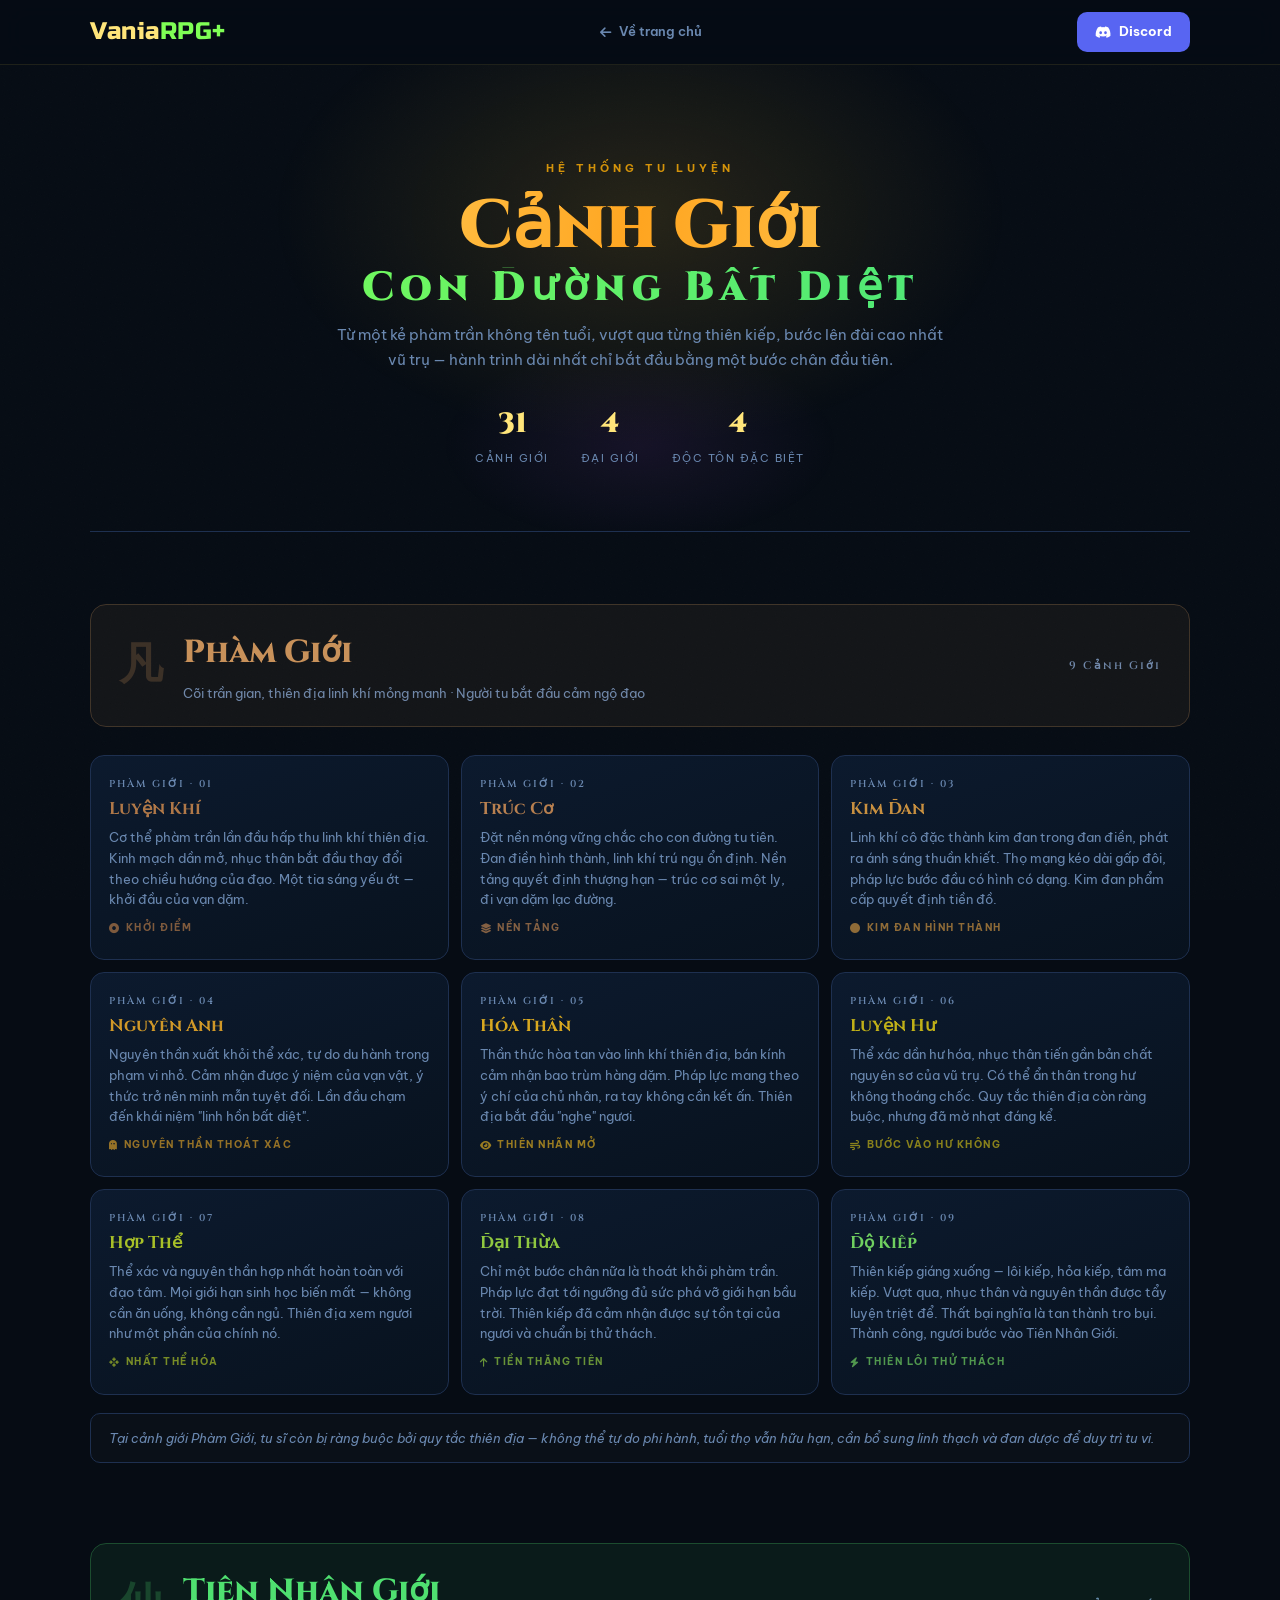
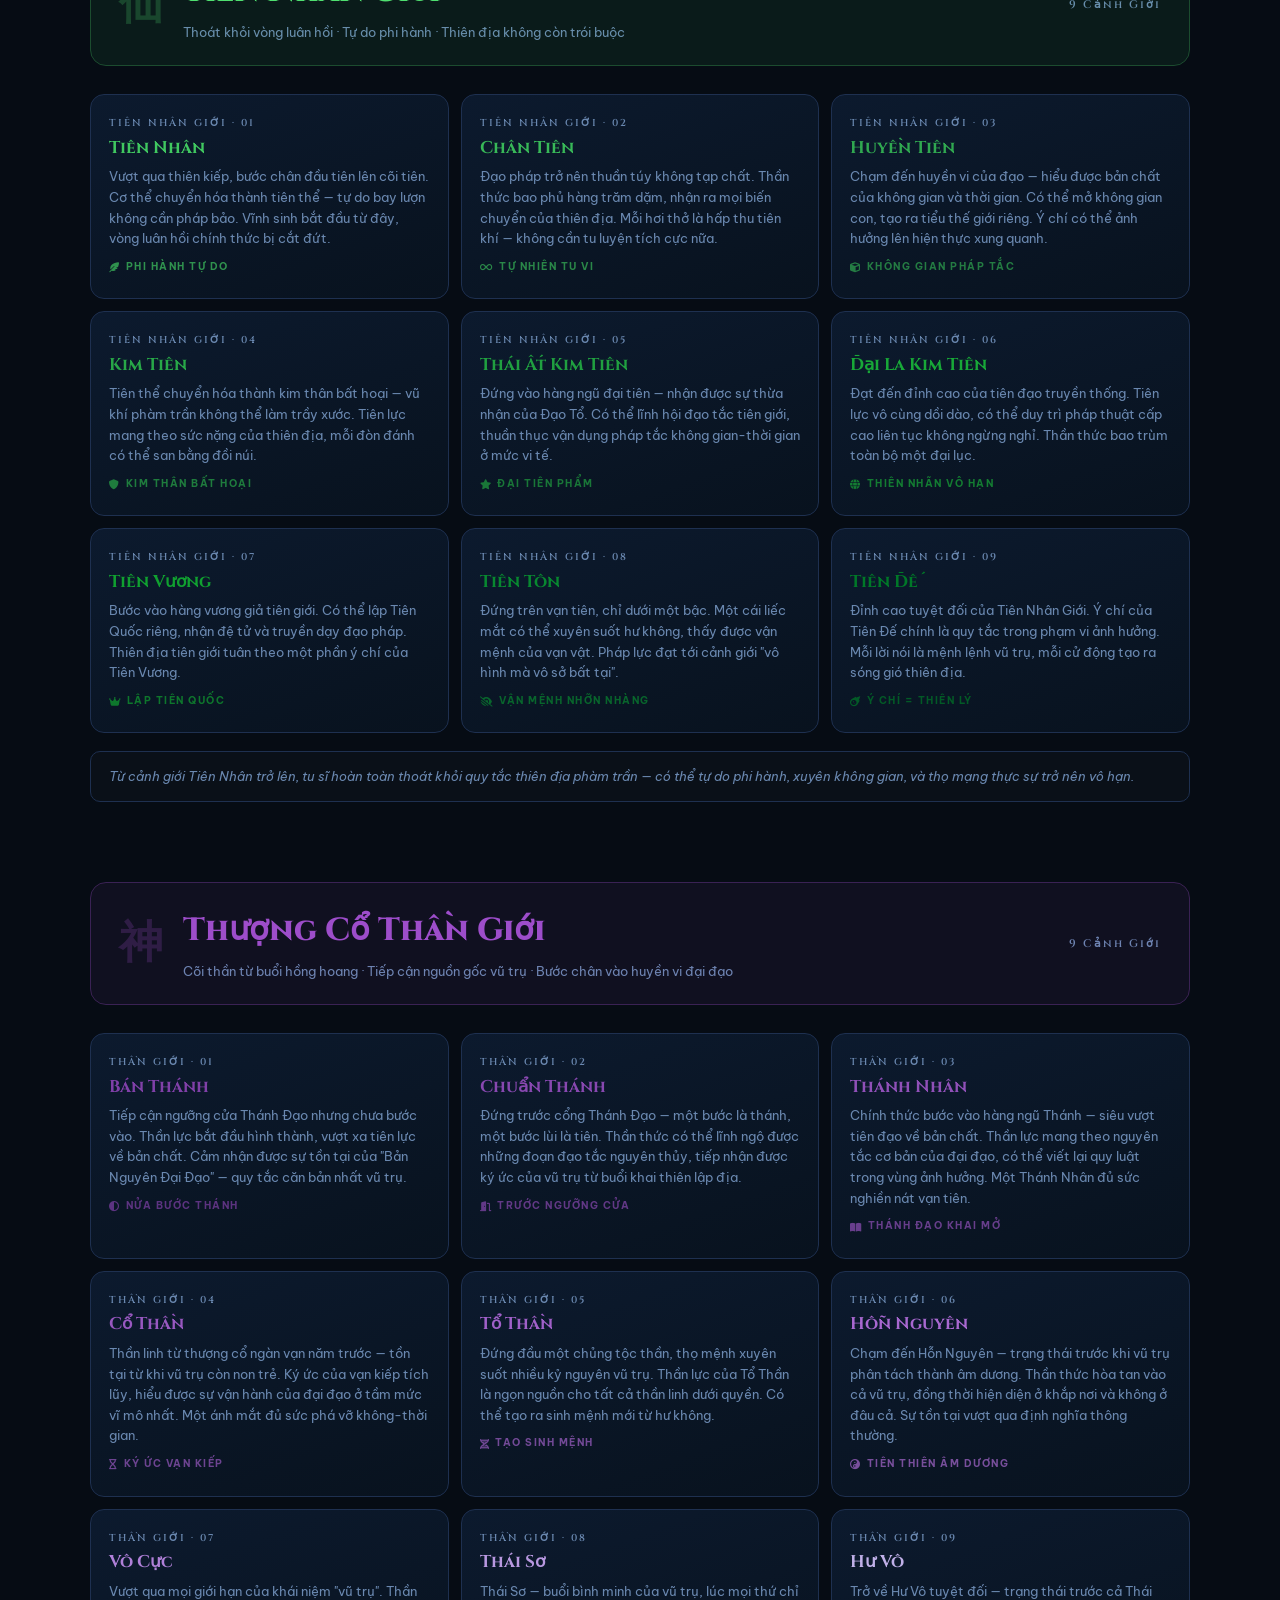
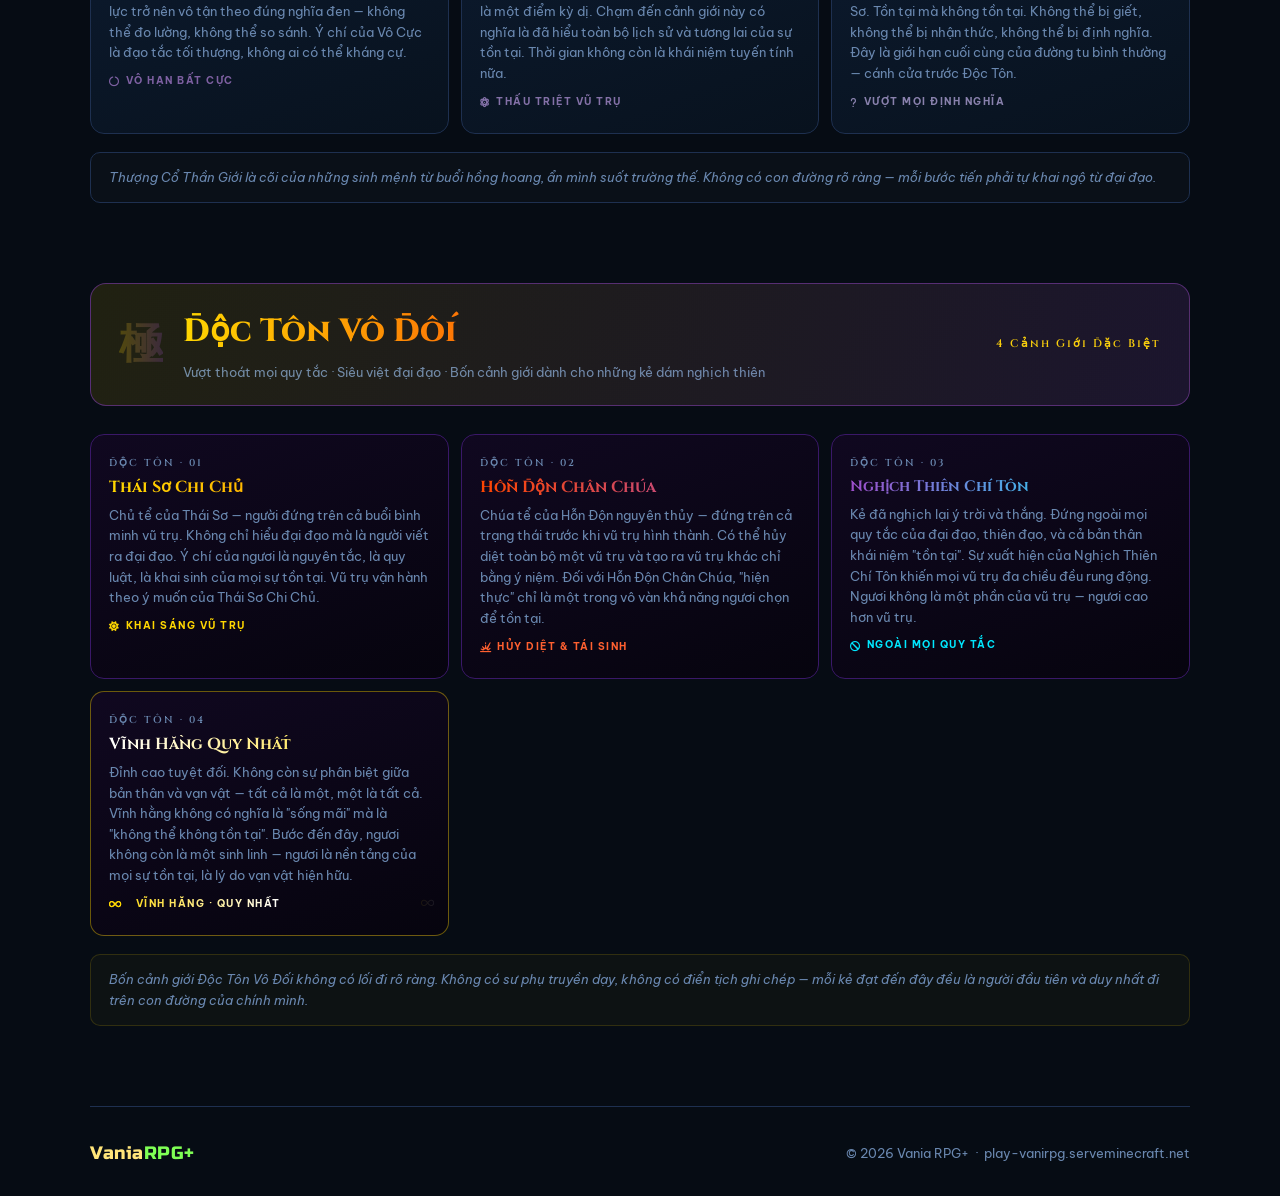
==== canh-gioi.html @ 8ad7c8c7 "Add files via upload" ====
<!DOCTYPE html>
<html lang="vi">
<head>
  <meta charset="UTF-8" />
  <meta name="viewport" content="width=device-width, initial-scale=1.0" />
  <title>Cảnh Giới Tu Tiên | Vania RPG+</title>
  <link rel="preconnect" href="https://fonts.googleapis.com" />
  <link rel="preconnect" href="https://fonts.gstatic.com" crossorigin />
  <link href="https://fonts.googleapis.com/css2?family=Be+Vietnam+Pro:wght@400;500;600;700;800&family=Russo+One&family=Cinzel:wght@400;600;700;900&display=swap" rel="stylesheet" />
  <link rel="stylesheet" href="https://cdnjs.cloudflare.com/ajax/libs/font-awesome/6.5.2/css/all.min.css" />
  <style>
    :root {
      --bg:#060c14;--panel:#0d1929;--line:#1e3050;--line-hi:#2e4a78;
      --gold-a:#ffe57a;--gold-b:#d4930a;--green-a:#7fff55;--discord:#5865f2;
      --text:#e8f0ff;--text-dim:#6a88b0;--text-mid:#9db8d8;
      --radius:14px;--shadow:0 20px 56px rgba(0,0,0,.6);
    }
    *,*::before,*::after{box-sizing:border-box;margin:0;padding:0}
    html{scroll-behavior:smooth}
    body{font-family:'Be Vietnam Pro',sans-serif;background:var(--bg);color:var(--text);line-height:1.65;overflow-x:hidden}
    body::before{content:'';position:fixed;inset:0;background-image:url("data:image/svg+xml,%3Csvg viewBox='0 0 256 256' xmlns='http://www.w3.org/2000/svg'%3E%3Cfilter id='n'%3E%3CfeTurbulence type='fractalNoise' baseFrequency='0.9' numOctaves='4' stitchTiles='stitch'/%3E%3C/filter%3E%3Crect width='100%25' height='100%25' filter='url(%23n)' opacity='0.04'/%3E%3C/svg%3E");background-size:200px;pointer-events:none;z-index:0;opacity:.5}
    .container{width:min(1100px,92vw);margin-inline:auto;position:relative;z-index:1}

    /* NAV */
    .nav{position:sticky;top:0;z-index:100;backdrop-filter:blur(14px) saturate(1.4);-webkit-backdrop-filter:blur(14px) saturate(1.4);background:rgba(6,12,20,.8);border-bottom:1px solid rgba(255,220,80,.1)}
    .nav__inner{width:min(1100px,92vw);margin-inline:auto;display:flex;align-items:center;justify-content:space-between;min-height:64px;gap:16px}
    .logo{font-family:'Russo One',sans-serif;font-size:clamp(18px,2.2vw,24px);text-decoration:none;letter-spacing:.5px}
    .logo-v{color:var(--gold-a)}.logo-rp{color:var(--green-a)}
    .nav__back{display:inline-flex;align-items:center;gap:8px;color:var(--text-dim);text-decoration:none;font-size:13px;font-weight:600;transition:color .2s}
    .nav__back:hover{color:var(--gold-a)}
    .nav__cta{display:inline-flex;align-items:center;gap:8px;background:var(--discord);color:#fff;font-weight:700;font-size:13px;padding:9px 18px;border-radius:10px;text-decoration:none;transition:filter .2s,transform .15s}
    .nav__cta:hover{filter:brightness(1.15);transform:translateY(-1px)}

    /* PAGE HEADER */
    .page-header{padding:clamp(48px,7vw,88px) 0 clamp(36px,5vw,64px);text-align:center;position:relative;overflow:hidden;border-bottom:1px solid var(--line);margin-bottom:72px}
    .page-header::before{content:'';position:absolute;top:-100px;left:50%;transform:translateX(-50%);width:800px;height:500px;background:radial-gradient(ellipse,rgba(255,200,50,.13),transparent 65%);pointer-events:none}
    .page-header::after{content:'';position:absolute;top:60%;left:50%;transform:translateX(-50%);width:400px;height:200px;background:radial-gradient(ellipse,rgba(157,77,202,.1),transparent 70%);pointer-events:none}
    .page-header__eyebrow{display:inline-block;font-size:11px;font-weight:700;letter-spacing:4px;text-transform:uppercase;color:var(--gold-b);margin-bottom:14px;position:relative;z-index:1}
    .page-header__title{font-family:'Cinzel',serif;font-size:clamp(32px,6vw,68px);font-weight:900;line-height:1.05;letter-spacing:-.5px;margin-bottom:14px;position:relative;z-index:1}
    .page-header__title-a{display:block;background:linear-gradient(100deg,var(--gold-a),#ffa520,var(--gold-a));-webkit-background-clip:text;-webkit-text-fill-color:transparent;background-clip:text}
    .page-header__title-b{display:block;font-size:0.6em;background:linear-gradient(100deg,var(--green-a),#40e080);-webkit-background-clip:text;-webkit-text-fill-color:transparent;background-clip:text;letter-spacing:6px;margin-top:4px}
    .page-header__desc{color:var(--text-dim);font-size:15px;max-width:62ch;margin:0 auto;position:relative;z-index:1}
    .page-header__stats{display:flex;justify-content:center;gap:32px;margin-top:28px;flex-wrap:wrap;position:relative;z-index:1}
    .page-header__stat{text-align:center}
    .page-header__stat-num{font-family:'Cinzel',serif;font-size:28px;font-weight:900;color:var(--gold-a)}
    .page-header__stat-label{font-size:11px;color:var(--text-dim);letter-spacing:1.5px;text-transform:uppercase;margin-top:2px}

    /* REALM BLOCK */
    .realm-block{margin-bottom:80px}

    /* REALM TITLE BAR */
    .realm-title{display:flex;align-items:center;gap:20px;padding:22px 28px;border-radius:16px;margin-bottom:28px;position:relative;overflow:hidden;border:1px solid}
    .realm-title::before{content:'';position:absolute;inset:0;opacity:.07;background:var(--rb,var(--gold-a))}
    .realm-title__glyph{font-family:'Cinzel',serif;font-size:44px;font-weight:900;opacity:.22;line-height:1;flex-shrink:0}
    .realm-title__info{flex:1}
    .realm-title__name{font-family:'Cinzel',serif;font-size:clamp(20px,3vw,32px);font-weight:800}
    .realm-title__sub{font-size:13px;color:var(--text-dim);margin-top:3px}
    .realm-title__count{font-family:'Cinzel',serif;font-size:11px;font-weight:600;letter-spacing:2px;color:var(--text-dim);white-space:nowrap}

    /* STAGE GRID */
    .stage-grid{display:grid;grid-template-columns:repeat(3,1fr);gap:12px}

    /* STAGE CARD */
    .stage{background:linear-gradient(160deg,#0c1a2e,#08121e);border:1px solid var(--line);border-radius:14px;padding:20px 18px;position:relative;overflow:hidden;transition:border-color .25s,transform .2s}
    .stage::before{content:'';position:absolute;top:0;left:0;width:100%;height:2px;background:linear-gradient(90deg,transparent,var(--sc,var(--gold-a)),transparent);opacity:0;transition:opacity .3s}
    .stage:hover{border-color:var(--line-hi);transform:translateY(-2px)}
    .stage:hover::before{opacity:1}
    .stage__num{font-family:'Cinzel',serif;font-size:10px;font-weight:600;letter-spacing:2px;color:var(--text-dim);margin-bottom:6px;text-transform:uppercase}
    .stage__name{font-family:'Cinzel',serif;font-size:clamp(14px,1.8vw,17px);font-weight:700;color:var(--sc,var(--gold-a));margin-bottom:8px;line-height:1.2}
    .stage__lore{font-size:12.5px;color:var(--text-dim);line-height:1.65}
    .stage__tag{display:inline-flex;align-items:center;gap:5px;margin-top:10px;font-size:10px;font-weight:700;letter-spacing:1.5px;text-transform:uppercase;color:var(--sc,var(--gold-a));opacity:.7}

    /* SPECIAL: Độc Tôn */
    .stage--special{background:linear-gradient(160deg,#100820,#06040e);border-color:#3a1868}
    .stage--special .stage__name{font-size:clamp(13px,1.6vw,16px)}
    .stage--special-1 .stage__name{background:linear-gradient(90deg,#ffd700,#ff8c00);-webkit-background-clip:text;-webkit-text-fill-color:transparent;background-clip:text}
    .stage--special-2 .stage__name{background:linear-gradient(90deg,#ff4500,#9d4dca);-webkit-background-clip:text;-webkit-text-fill-color:transparent;background-clip:text}
    .stage--special-3 .stage__name{background:linear-gradient(90deg,#9d4dca,#00ffff);-webkit-background-clip:text;-webkit-text-fill-color:transparent;background-clip:text;font-size:clamp(12px,1.5vw,15px)}
    .stage--special-4 .stage__name{background:linear-gradient(90deg,#ffffff,#ffd700,#ffffff);-webkit-background-clip:text;-webkit-text-fill-color:transparent;background-clip:text;animation:shimmer 3s ease-in-out infinite;background-size:200%}
    @keyframes shimmer{0%,100%{background-position:0%}50%{background-position:100%}}
    .stage--special-1{animation:glow1 3s ease-in-out infinite}
    .stage--special-2{animation:glow2 3s ease-in-out infinite}
    .stage--special-3{animation:glow3 3s ease-in-out infinite}
    .stage--special-4{animation:glow4 3s ease-in-out infinite;border-color:rgba(255,215,0,.4)}
    @keyframes glow1{0%,100%{box-shadow:0 0 16px rgba(255,165,0,.1)}50%{box-shadow:0 0 32px rgba(255,165,0,.25)}}
    @keyframes glow2{0%,100%{box-shadow:0 0 16px rgba(157,77,202,.12)}50%{box-shadow:0 0 32px rgba(157,77,202,.3)}}
    @keyframes glow3{0%,100%{box-shadow:0 0 16px rgba(0,255,255,.08)}50%{box-shadow:0 0 32px rgba(0,255,255,.2)}}
    @keyframes glow4{0%,100%{box-shadow:0 0 24px rgba(255,215,0,.15),0 0 48px rgba(157,77,202,.1)}50%{box-shadow:0 0 48px rgba(255,215,0,.35),0 0 96px rgba(157,77,202,.25)}}
    .stage--special-4::after{content:'∞';position:absolute;bottom:12px;right:14px;font-family:'Cinzel',serif;font-size:24px;opacity:.08;background:linear-gradient(90deg,#ffd700,#fff);-webkit-background-clip:text;-webkit-text-fill-color:transparent;background-clip:text}

    /* INDEPENDENT TAB NOTE */
    .realm-note{margin-top:18px;padding:14px 18px;background:rgba(255,255,255,.02);border:1px solid var(--line);border-radius:10px;font-size:12.5px;color:var(--text-dim);font-style:italic}

    /* FOOTER */
    .page-footer{border-top:1px solid var(--line);padding:32px 0 28px;display:flex;align-items:center;justify-content:space-between;flex-wrap:wrap;gap:12px;margin-top:80px}
    .page-footer .logo{font-size:18px}
    .page-footer__right{font-size:13px;color:var(--text-dim)}

    /* RESPONSIVE */
    @media(max-width:860px){.stage-grid{grid-template-columns:1fr 1fr}}
    @media(max-width:520px){.stage-grid{grid-template-columns:1fr}.nav__links{display:none}}
  </style>
</head>
<body>

  <header class="nav">
    <div class="nav__inner">
      <a class="logo" href="index.html"><span class="logo-v">Vania</span><span class="logo-rp">RPG+</span></a>
      <a class="nav__back" href="index.html"><i class="fa-solid fa-arrow-left"></i> Về trang chủ</a>
      <a class="nav__cta" href="https://discord.gg/your-server-link" target="_blank"><i class="fa-brands fa-discord"></i> Discord</a>
    </div>
  </header>

  <div class="container">
    <div class="page-header">
      <span class="page-header__eyebrow">Hệ thống tu luyện</span>
      <h1 class="page-header__title">
        <span class="page-header__title-a">Cảnh Giới</span>
        <span class="page-header__title-b">Con Đường Bất Diệt</span>
      </h1>
      <p class="page-header__desc">Từ một kẻ phàm trần không tên tuổi, vượt qua từng thiên kiếp, bước lên đài cao nhất vũ trụ — hành trình dài nhất chỉ bắt đầu bằng một bước chân đầu tiên.</p>
      <div class="page-header__stats">
        <div class="page-header__stat">
          <div class="page-header__stat-num">31</div>
          <div class="page-header__stat-label">Cảnh Giới</div>
        </div>
        <div class="page-header__stat">
          <div class="page-header__stat-num">4</div>
          <div class="page-header__stat-label">Đại Giới</div>
        </div>
        <div class="page-header__stat">
          <div class="page-header__stat-num">4</div>
          <div class="page-header__stat-label">Độc Tôn Đặc Biệt</div>
        </div>
      </div>
    </div>

    <!-- ═══════════════════════════════════════════════════
         PHÀM GIỚI
    ═══════════════════════════════════════════════════ -->
    <div class="realm-block" id="pham-gioi">
      <div class="realm-title" style="--rb:#c8915a;border-color:rgba(200,145,90,.3)">
        <span class="realm-title__glyph" style="color:#c8915a">凡</span>
        <div class="realm-title__info">
          <div class="realm-title__name" style="color:#c8915a">Phàm Giới</div>
          <div class="realm-title__sub">Cõi trần gian, thiên địa linh khí mỏng manh · Người tu bắt đầu cảm ngộ đạo</div>
        </div>
        <span class="realm-title__count">9 Cảnh Giới</span>
      </div>
      <div class="stage-grid">

        <div class="stage" style="--sc:#b07848">
          <div class="stage__num">Phàm Giới · 01</div>
          <div class="stage__name">Luyện Khí</div>
          <div class="stage__lore">Cơ thể phàm trần lần đầu hấp thu linh khí thiên địa. Kinh mạch dần mở, nhục thân bắt đầu thay đổi theo chiều hướng của đạo. Một tia sáng yếu ớt — khởi đầu của vạn dặm.</div>
          <span class="stage__tag"><i class="fa-solid fa-circle-dot"></i> Khởi điểm</span>
        </div>

        <div class="stage" style="--sc:#b88050">
          <div class="stage__num">Phàm Giới · 02</div>
          <div class="stage__name">Trúc Cơ</div>
          <div class="stage__lore">Đặt nền móng vững chắc cho con đường tu tiên. Đan điền hình thành, linh khí trú ngụ ổn định. Nền tảng quyết định thượng hạn — trúc cơ sai một ly, đi vạn dặm lạc đường.</div>
          <span class="stage__tag"><i class="fa-solid fa-layer-group"></i> Nền tảng</span>
        </div>

        <div class="stage" style="--sc:#c89040">
          <div class="stage__num">Phàm Giới · 03</div>
          <div class="stage__name">Kim Đan</div>
          <div class="stage__lore">Linh khí cô đặc thành kim đan trong đan điền, phát ra ánh sáng thuần khiết. Thọ mạng kéo dài gấp đôi, pháp lực bước đầu có hình có dạng. Kim đan phẩm cấp quyết định tiền đồ.</div>
          <span class="stage__tag"><i class="fa-solid fa-circle"></i> Kim đan hình thành</span>
        </div>

        <div class="stage" style="--sc:#d09828">
          <div class="stage__num">Phàm Giới · 04</div>
          <div class="stage__name">Nguyên Anh</div>
          <div class="stage__lore">Nguyên thần xuất khỏi thể xác, tự do du hành trong phạm vi nhỏ. Cảm nhận được ý niệm của vạn vật, ý thức trở nên minh mẫn tuyệt đối. Lần đầu chạm đến khái niệm "linh hồn bất diệt".</div>
          <span class="stage__tag"><i class="fa-solid fa-ghost"></i> Nguyên thần thoát xác</span>
        </div>

        <div class="stage" style="--sc:#d8a820">
          <div class="stage__num">Phàm Giới · 05</div>
          <div class="stage__name">Hóa Thần</div>
          <div class="stage__lore">Thần thức hòa tan vào linh khí thiên địa, bán kính cảm nhận bao trùm hàng dặm. Pháp lực mang theo ý chí của chủ nhân, ra tay không cần kết ấn. Thiên địa bắt đầu "nghe" ngươi.</div>
          <span class="stage__tag"><i class="fa-solid fa-eye"></i> Thiên nhãn mở</span>
        </div>

        <div class="stage" style="--sc:#c0b018">
          <div class="stage__num">Phàm Giới · 06</div>
          <div class="stage__name">Luyện Hư</div>
          <div class="stage__lore">Thể xác dần hư hóa, nhục thân tiến gần bản chất nguyên sơ của vũ trụ. Có thể ẩn thân trong hư không thoáng chốc. Quy tắc thiên địa còn ràng buộc, nhưng đã mờ nhạt đáng kể.</div>
          <span class="stage__tag"><i class="fa-solid fa-wind"></i> Bước vào hư không</span>
        </div>

        <div class="stage" style="--sc:#a8c028">
          <div class="stage__num">Phàm Giới · 07</div>
          <div class="stage__name">Hợp Thể</div>
          <div class="stage__lore">Thể xác và nguyên thần hợp nhất hoàn toàn với đạo tâm. Mọi giới hạn sinh học biến mất — không cần ăn uống, không cần ngủ. Thiên địa xem ngươi như một phần của chính nó.</div>
          <span class="stage__tag"><i class="fa-solid fa-arrows-to-dot"></i> Nhất thể hóa</span>
        </div>

        <div class="stage" style="--sc:#90c840">
          <div class="stage__num">Phàm Giới · 08</div>
          <div class="stage__name">Đại Thừa</div>
          <div class="stage__lore">Chỉ một bước chân nữa là thoát khỏi phàm trần. Pháp lực đạt tới ngưỡng đủ sức phá vỡ giới hạn bầu trời. Thiên kiếp đã cảm nhận được sự tồn tại của ngươi và chuẩn bị thử thách.</div>
          <span class="stage__tag"><i class="fa-solid fa-arrow-up"></i> Tiền thăng tiên</span>
        </div>

        <div class="stage" style="--sc:#70d060">
          <div class="stage__num">Phàm Giới · 09</div>
          <div class="stage__name">Độ Kiếp</div>
          <div class="stage__lore">Thiên kiếp giáng xuống — lôi kiếp, hỏa kiếp, tâm ma kiếp. Vượt qua, nhục thân và nguyên thần được tẩy luyện triệt để. Thất bại nghĩa là tan thành tro bụi. Thành công, ngươi bước vào Tiên Nhân Giới.</div>
          <span class="stage__tag"><i class="fa-solid fa-bolt"></i> Thiên lôi thử thách</span>
        </div>

      </div>
      <div class="realm-note">Tại cảnh giới Phàm Giới, tu sĩ còn bị ràng buộc bởi quy tắc thiên địa — không thể tự do phi hành, tuổi thọ vẫn hữu hạn, cần bổ sung linh thạch và đan dược để duy trì tu vi.</div>
    </div>

    <!-- ═══════════════════════════════════════════════════
         TIÊN NHÂN GIỚI
    ═══════════════════════════════════════════════════ -->
    <div class="realm-block" id="tien-nhan-gioi">
      <div class="realm-title" style="--rb:#50e070;border-color:rgba(80,224,112,.3)">
        <span class="realm-title__glyph" style="color:#50e070">仙</span>
        <div class="realm-title__info">
          <div class="realm-title__name" style="color:#50e070">Tiên Nhân Giới</div>
          <div class="realm-title__sub">Thoát khỏi vòng luân hồi · Tự do phi hành · Thiên địa không còn trói buộc</div>
        </div>
        <span class="realm-title__count">9 Cảnh Giới</span>
      </div>
      <div class="stage-grid">

        <div class="stage" style="--sc:#40c860">
          <div class="stage__num">Tiên Nhân Giới · 01</div>
          <div class="stage__name">Tiên Nhân</div>
          <div class="stage__lore">Vượt qua thiên kiếp, bước chân đầu tiên lên cõi tiên. Cơ thể chuyển hóa thành tiên thể — tự do bay lượn không cần pháp bảo. Vĩnh sinh bắt đầu từ đây, vòng luân hồi chính thức bị cắt đứt.</div>
          <span class="stage__tag"><i class="fa-solid fa-feather-pointed"></i> Phi hành tự do</span>
        </div>

        <div class="stage" style="--sc:#38b858">
          <div class="stage__num">Tiên Nhân Giới · 02</div>
          <div class="stage__name">Chân Tiên</div>
          <div class="stage__lore">Đạo pháp trở nên thuần túy không tạp chất. Thần thức bao phủ hàng trăm dặm, nhận ra mọi biến chuyển của thiên địa. Mỗi hơi thở là hấp thu tiên khí — không cần tu luyện tích cực nữa.</div>
          <span class="stage__tag"><i class="fa-solid fa-infinity"></i> Tự nhiên tu vi</span>
        </div>

        <div class="stage" style="--sc:#30a850">
          <div class="stage__num">Tiên Nhân Giới · 03</div>
          <div class="stage__name">Huyền Tiên</div>
          <div class="stage__lore">Chạm đến huyền vi của đạo — hiểu được bản chất của không gian và thời gian. Có thể mở không gian con, tạo ra tiểu thế giới riêng. Ý chí có thể ảnh hưởng lên hiện thực xung quanh.</div>
          <span class="stage__tag"><i class="fa-solid fa-cube"></i> Không gian pháp tắc</span>
        </div>

        <div class="stage" style="--sc:#28a848">
          <div class="stage__num">Tiên Nhân Giới · 04</div>
          <div class="stage__name">Kim Tiên</div>
          <div class="stage__lore">Tiên thể chuyển hóa thành kim thân bất hoại — vũ khí phàm trần không thể làm trầy xước. Tiên lực mang theo sức nặng của thiên địa, mỗi đòn đánh có thể san bằng đồi núi.</div>
          <span class="stage__tag"><i class="fa-solid fa-shield"></i> Kim thân bất hoại</span>
        </div>

        <div class="stage" style="--sc:#20a040">
          <div class="stage__num">Tiên Nhân Giới · 05</div>
          <div class="stage__name">Thái Ất Kim Tiên</div>
          <div class="stage__lore">Đứng vào hàng ngũ đại tiên — nhận được sự thừa nhận của Đạo Tổ. Có thể lĩnh hội đạo tắc tiên giới, thuần thục vận dụng pháp tắc không gian-thời gian ở mức vi tế.</div>
          <span class="stage__tag"><i class="fa-solid fa-star"></i> Đại tiên phẩm</span>
        </div>

        <div class="stage" style="--sc:#18a838">
          <div class="stage__num">Tiên Nhân Giới · 06</div>
          <div class="stage__name">Đại La Kim Tiên</div>
          <div class="stage__lore">Đạt đến đỉnh cao của tiên đạo truyền thống. Tiên lực vô cùng dồi dào, có thể duy trì pháp thuật cấp cao liên tục không ngừng nghỉ. Thần thức bao trùm toàn bộ một đại lục.</div>
          <span class="stage__tag"><i class="fa-solid fa-globe"></i> Thiên nhãn vô hạn</span>
        </div>

        <div class="stage" style="--sc:#10a030">
          <div class="stage__num">Tiên Nhân Giới · 07</div>
          <div class="stage__name">Tiên Vương</div>
          <div class="stage__lore">Bước vào hàng vương giả tiên giới. Có thể lập Tiên Quốc riêng, nhận đệ tử và truyền dạy đạo pháp. Thiên địa tiên giới tuân theo một phần ý chí của Tiên Vương.</div>
          <span class="stage__tag"><i class="fa-solid fa-crown"></i> Lập Tiên Quốc</span>
        </div>

        <div class="stage" style="--sc:#088830">
          <div class="stage__num">Tiên Nhân Giới · 08</div>
          <div class="stage__name">Tiên Tôn</div>
          <div class="stage__lore">Đứng trên vạn tiên, chỉ dưới một bậc. Một cái liếc mắt có thể xuyên suốt hư không, thấy được vận mệnh của vạn vật. Pháp lực đạt tới cảnh giới "vô hình mà vô sở bất tại".</div>
          <span class="stage__tag"><i class="fa-solid fa-eye-low-vision"></i> Vận mệnh nhỡn nhàng</span>
        </div>

        <div class="stage" style="--sc:#007828">
          <div class="stage__num">Tiên Nhân Giới · 09</div>
          <div class="stage__name">Tiên Đế</div>
          <div class="stage__lore">Đỉnh cao tuyệt đối của Tiên Nhân Giới. Ý chí của Tiên Đế chính là quy tắc trong phạm vi ảnh hưởng. Mỗi lời nói là mệnh lệnh vũ trụ, mỗi cử động tạo ra sóng gió thiên địa.</div>
          <span class="stage__tag"><i class="fa-solid fa-meteor"></i> Ý chí = Thiên lý</span>
        </div>

      </div>
      <div class="realm-note">Từ cảnh giới Tiên Nhân trở lên, tu sĩ hoàn toàn thoát khỏi quy tắc thiên địa phàm trần — có thể tự do phi hành, xuyên không gian, và thọ mạng thực sự trở nên vô hạn.</div>
    </div>

    <!-- ═══════════════════════════════════════════════════
         THƯỢNG CỔ THẦN GIỚI
    ═══════════════════════════════════════════════════ -->
    <div class="realm-block" id="than-gioi">
      <div class="realm-title" style="--rb:#9d4dca;border-color:rgba(157,77,202,.35)">
        <span class="realm-title__glyph" style="color:#9d4dca">神</span>
        <div class="realm-title__info">
          <div class="realm-title__name" style="color:#9d4dca">Thượng Cổ Thần Giới</div>
          <div class="realm-title__sub">Cõi thần từ buổi hồng hoang · Tiếp cận nguồn gốc vũ trụ · Bước chân vào huyền vi đại đạo</div>
        </div>
        <span class="realm-title__count">9 Cảnh Giới</span>
      </div>
      <div class="stage-grid">

        <div class="stage" style="--sc:#8040a8">
          <div class="stage__num">Thần Giới · 01</div>
          <div class="stage__name">Bán Thánh</div>
          <div class="stage__lore">Tiếp cận ngưỡng cửa Thánh Đạo nhưng chưa bước vào. Thần lực bắt đầu hình thành, vượt xa tiên lực về bản chất. Cảm nhận được sự tồn tại của "Bản Nguyên Đại Đạo" — quy tắc căn bản nhất vũ trụ.</div>
          <span class="stage__tag"><i class="fa-solid fa-circle-half-stroke"></i> Nửa bước Thánh</span>
        </div>

        <div class="stage" style="--sc:#8848b0">
          <div class="stage__num">Thần Giới · 02</div>
          <div class="stage__name">Chuẩn Thánh</div>
          <div class="stage__lore">Đứng trước cổng Thánh Đạo — một bước là thánh, một bước lùi là tiên. Thần thức có thể lĩnh ngộ được những đoạn đạo tắc nguyên thủy, tiếp nhận được ký ức của vũ trụ từ buổi khai thiên lập địa.</div>
          <span class="stage__tag"><i class="fa-solid fa-door-open"></i> Trước ngưỡng cửa</span>
        </div>

        <div class="stage" style="--sc:#9050b8">
          <div class="stage__num">Thần Giới · 03</div>
          <div class="stage__name">Thánh Nhân</div>
          <div class="stage__lore">Chính thức bước vào hàng ngũ Thánh — siêu vượt tiên đạo về bản chất. Thần lực mang theo nguyên tắc cơ bản của đại đạo, có thể viết lại quy luật trong vùng ảnh hưởng. Một Thánh Nhân đủ sức nghiền nát vạn tiên.</div>
          <span class="stage__tag"><i class="fa-solid fa-book-open"></i> Thánh Đạo khai mở</span>
        </div>

        <div class="stage" style="--sc:#9858c0">
          <div class="stage__num">Thần Giới · 04</div>
          <div class="stage__name">Cổ Thần</div>
          <div class="stage__lore">Thần linh từ thượng cổ ngàn vạn năm trước — tồn tại từ khi vũ trụ còn non trẻ. Ký ức của vạn kiếp tích lũy, hiểu được sự vận hành của đại đạo ở tầm mức vĩ mô nhất. Một ánh mắt đủ sức phá vỡ không-thời gian.</div>
          <span class="stage__tag"><i class="fa-solid fa-hourglass"></i> Ký ức vạn kiếp</span>
        </div>

        <div class="stage" style="--sc:#a060c8">
          <div class="stage__num">Thần Giới · 05</div>
          <div class="stage__name">Tổ Thần</div>
          <div class="stage__lore">Đứng đầu một chủng tộc thần, thọ mệnh xuyên suốt nhiều kỷ nguyên vũ trụ. Thần lực của Tổ Thần là ngọn nguồn cho tất cả thần linh dưới quyền. Có thể tạo ra sinh mệnh mới từ hư không.</div>
          <span class="stage__tag"><i class="fa-solid fa-dna"></i> Tạo sinh mệnh</span>
        </div>

        <div class="stage" style="--sc:#a868d0">
          <div class="stage__num">Thần Giới · 06</div>
          <div class="stage__name">Hỗn Nguyên</div>
          <div class="stage__lore">Chạm đến Hỗn Nguyên — trạng thái trước khi vũ trụ phân tách thành âm dương. Thần thức hòa tan vào cả vũ trụ, đồng thời hiện diện ở khắp nơi và không ở đâu cả. Sự tồn tại vượt qua định nghĩa thông thường.</div>
          <span class="stage__tag"><i class="fa-solid fa-yin-yang"></i> Tiên thiên âm dương</span>
        </div>

        <div class="stage" style="--sc:#b080d8">
          <div class="stage__num">Thần Giới · 07</div>
          <div class="stage__name">Vô Cực</div>
          <div class="stage__lore">Vượt qua mọi giới hạn của khái niệm "vũ trụ". Thần lực trở nên vô tận theo đúng nghĩa đen — không thể đo lường, không thể so sánh. Ý chí của Vô Cực là đạo tắc tối thượng, không ai có thể kháng cự.</div>
          <span class="stage__tag"><i class="fa-solid fa-circle-notch"></i> Vô hạn bất cực</span>
        </div>

        <div class="stage" style="--sc:#b898e0">
          <div class="stage__num">Thần Giới · 08</div>
          <div class="stage__name">Thái Sơ</div>
          <div class="stage__lore">Thái Sơ — buổi bình minh của vũ trụ, lúc mọi thứ chỉ là một điểm kỳ dị. Chạm đến cảnh giới này có nghĩa là đã hiểu toàn bộ lịch sử và tương lai của sự tồn tại. Thời gian không còn là khái niệm tuyến tính nữa.</div>
          <span class="stage__tag"><i class="fa-solid fa-atom"></i> Thấu triệt vũ trụ</span>
        </div>

        <div class="stage" style="--sc:#c0b0e8">
          <div class="stage__num">Thần Giới · 09</div>
          <div class="stage__name">Hư Vô</div>
          <div class="stage__lore">Trở về Hư Vô tuyệt đối — trạng thái trước cả Thái Sơ. Tồn tại mà không tồn tại. Không thể bị giết, không thể bị nhận thức, không thể bị định nghĩa. Đây là giới hạn cuối cùng của đường tu bình thường — cánh cửa trước Độc Tôn.</div>
          <span class="stage__tag"><i class="fa-solid fa-question"></i> Vượt mọi định nghĩa</span>
        </div>

      </div>
      <div class="realm-note">Thượng Cổ Thần Giới là cõi của những sinh mệnh từ buổi hồng hoang, ẩn mình suốt trường thế. Không có con đường rõ ràng — mỗi bước tiến phải tự khai ngộ từ đại đạo.</div>
    </div>

    <!-- ═══════════════════════════════════════════════════
         ĐỘC TÔN VÔ ĐỐI
    ═══════════════════════════════════════════════════ -->
    <div class="realm-block" id="doc-ton">
      <div class="realm-title" style="--rb:linear-gradient(90deg,#ffd700,#9d4dca);border-color:rgba(157,77,202,.5);background:linear-gradient(135deg,rgba(255,215,0,.04),rgba(157,77,202,.08))">
        <span class="realm-title__glyph" style="background:linear-gradient(90deg,#ffd700,#9d4dca);-webkit-background-clip:text;-webkit-text-fill-color:transparent;background-clip:text">極</span>
        <div class="realm-title__info">
          <div class="realm-title__name" style="background:linear-gradient(90deg,#ffd700,#ff4500,#9d4dca);-webkit-background-clip:text;-webkit-text-fill-color:transparent;background-clip:text">Độc Tôn Vô Đối</div>
          <div class="realm-title__sub">Vượt thoát mọi quy tắc · Siêu việt đại đạo · Bốn cảnh giới dành cho những kẻ dám nghịch thiên</div>
        </div>
        <span class="realm-title__count" style="color:#ffd700">4 Cảnh Giới Đặc Biệt</span>
      </div>

      <div class="stage-grid">

        <div class="stage stage--special stage--special-1">
          <div class="stage__num">Độc Tôn · 01</div>
          <div class="stage__name">Thái Sơ Chi Chủ</div>
          <div class="stage__lore">Chủ tể của Thái Sơ — người đứng trên cả buổi bình minh vũ trụ. Không chỉ hiểu đại đạo mà là người viết ra đại đạo. Ý chí của ngươi là nguyên tắc, là quy luật, là khai sinh của mọi sự tồn tại. Vũ trụ vận hành theo ý muốn của Thái Sơ Chi Chủ.</div>
          <span class="stage__tag" style="color:#ffd700;opacity:1"><i class="fa-solid fa-sun"></i> Khai sáng vũ trụ</span>
        </div>

        <div class="stage stage--special stage--special-2">
          <div class="stage__num">Độc Tôn · 02</div>
          <div class="stage__name">Hỗn Độn Chân Chúa</div>
          <div class="stage__lore">Chúa tể của Hỗn Độn nguyên thủy — đứng trên cả trạng thái trước khi vũ trụ hình thành. Có thể hủy diệt toàn bộ một vũ trụ và tạo ra vũ trụ khác chỉ bằng ý niệm. Đối với Hỗn Độn Chân Chúa, "hiện thực" chỉ là một trong vô vàn khả năng ngươi chọn để tồn tại.</div>
          <span class="stage__tag" style="color:#ff6030;opacity:1"><i class="fa-solid fa-explosion"></i> Hủy diệt &amp; Tái sinh</span>
        </div>

        <div class="stage stage--special stage--special-3">
          <div class="stage__num">Độc Tôn · 03</div>
          <div class="stage__name">Nghịch Thiên Chí Tôn</div>
          <div class="stage__lore">Kẻ đã nghịch lại ý trời và thắng. Đứng ngoài mọi quy tắc của đại đạo, thiên đạo, và cả bản thân khái niệm "tồn tại". Sự xuất hiện của Nghịch Thiên Chí Tôn khiến mọi vũ trụ đa chiều đều rung động. Ngươi không là một phần của vũ trụ — ngươi cao hơn vũ trụ.</div>
          <span class="stage__tag" style="color:#00e8ff;opacity:1"><i class="fa-solid fa-ban"></i> Ngoài mọi quy tắc</span>
        </div>

        <div class="stage stage--special stage--special-4">
          <div class="stage__num">Độc Tôn · 04</div>
          <div class="stage__name">Vĩnh Hằng Quy Nhất</div>
          <div class="stage__lore">Đỉnh cao tuyệt đối. Không còn sự phân biệt giữa bản thân và vạn vật — tất cả là một, một là tất cả. Vĩnh hằng không có nghĩa là "sống mãi" mà là "không thể không tồn tại". Bước đến đây, ngươi không còn là một sinh linh — ngươi là nền tảng của mọi sự tồn tại, là lý do vạn vật hiện hữu.</div>
          <span class="stage__tag" style="background:linear-gradient(90deg,#ffd700,#fff);-webkit-background-clip:text;-webkit-text-fill-color:transparent;background-clip:text;opacity:1"><i class="fa-solid fa-infinity" style="-webkit-text-fill-color:#ffd700"></i>&nbsp; Vĩnh Hằng · Quy Nhất</span>
        </div>

      </div>
      <div class="realm-note" style="border-color:rgba(255,215,0,.15);background:rgba(255,215,0,.03)">Bốn cảnh giới Độc Tôn Vô Đối không có lối đi rõ ràng. Không có sư phụ truyền dạy, không có điển tịch ghi chép — mỗi kẻ đạt đến đây đều là người đầu tiên và duy nhất đi trên con đường của chính mình.</div>
    </div>

    <div class="page-footer">
      <a class="logo" href="index.html"><span class="logo-v">Vania</span><span class="logo-rp">RPG+</span></a>
      <span class="page-footer__right">© 2026 Vania RPG+ &nbsp;·&nbsp; play-vanirpg.serveminecraft.net</span>
    </div>

  </div>
</body>
</html>
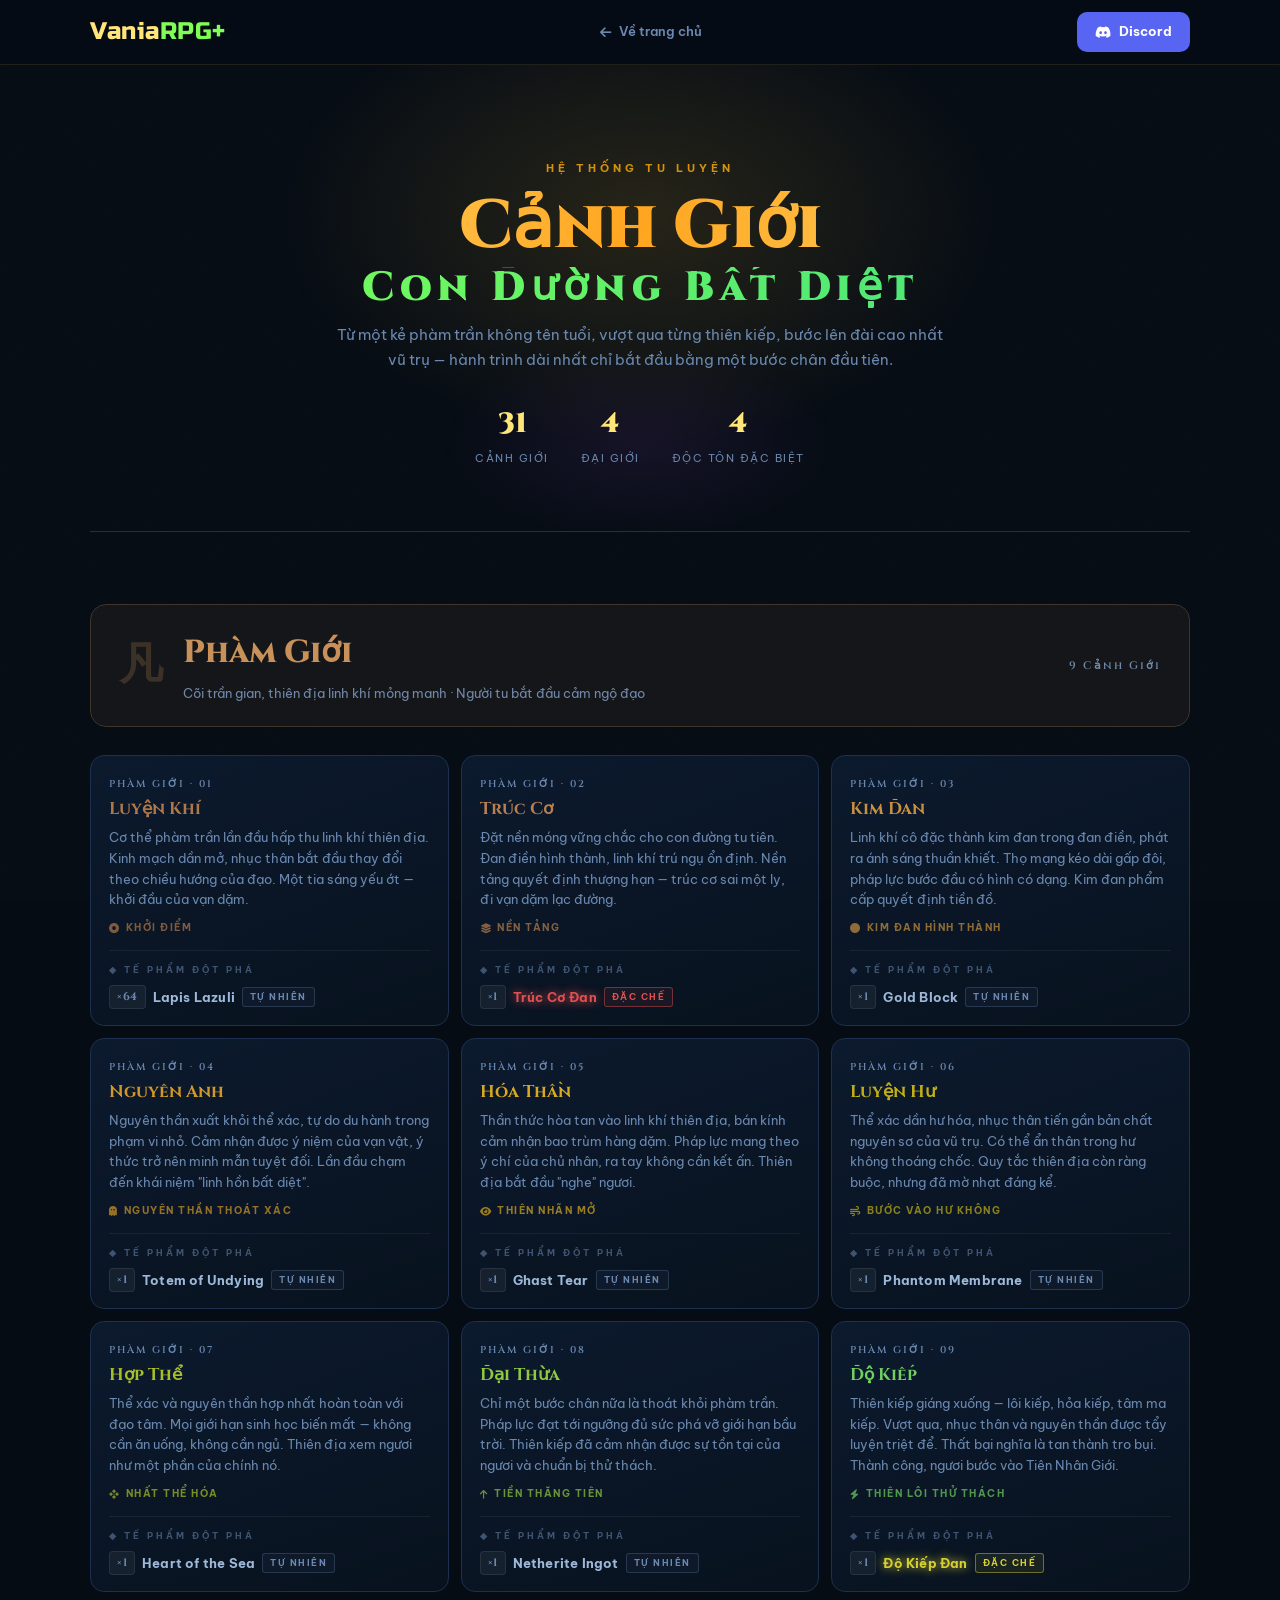
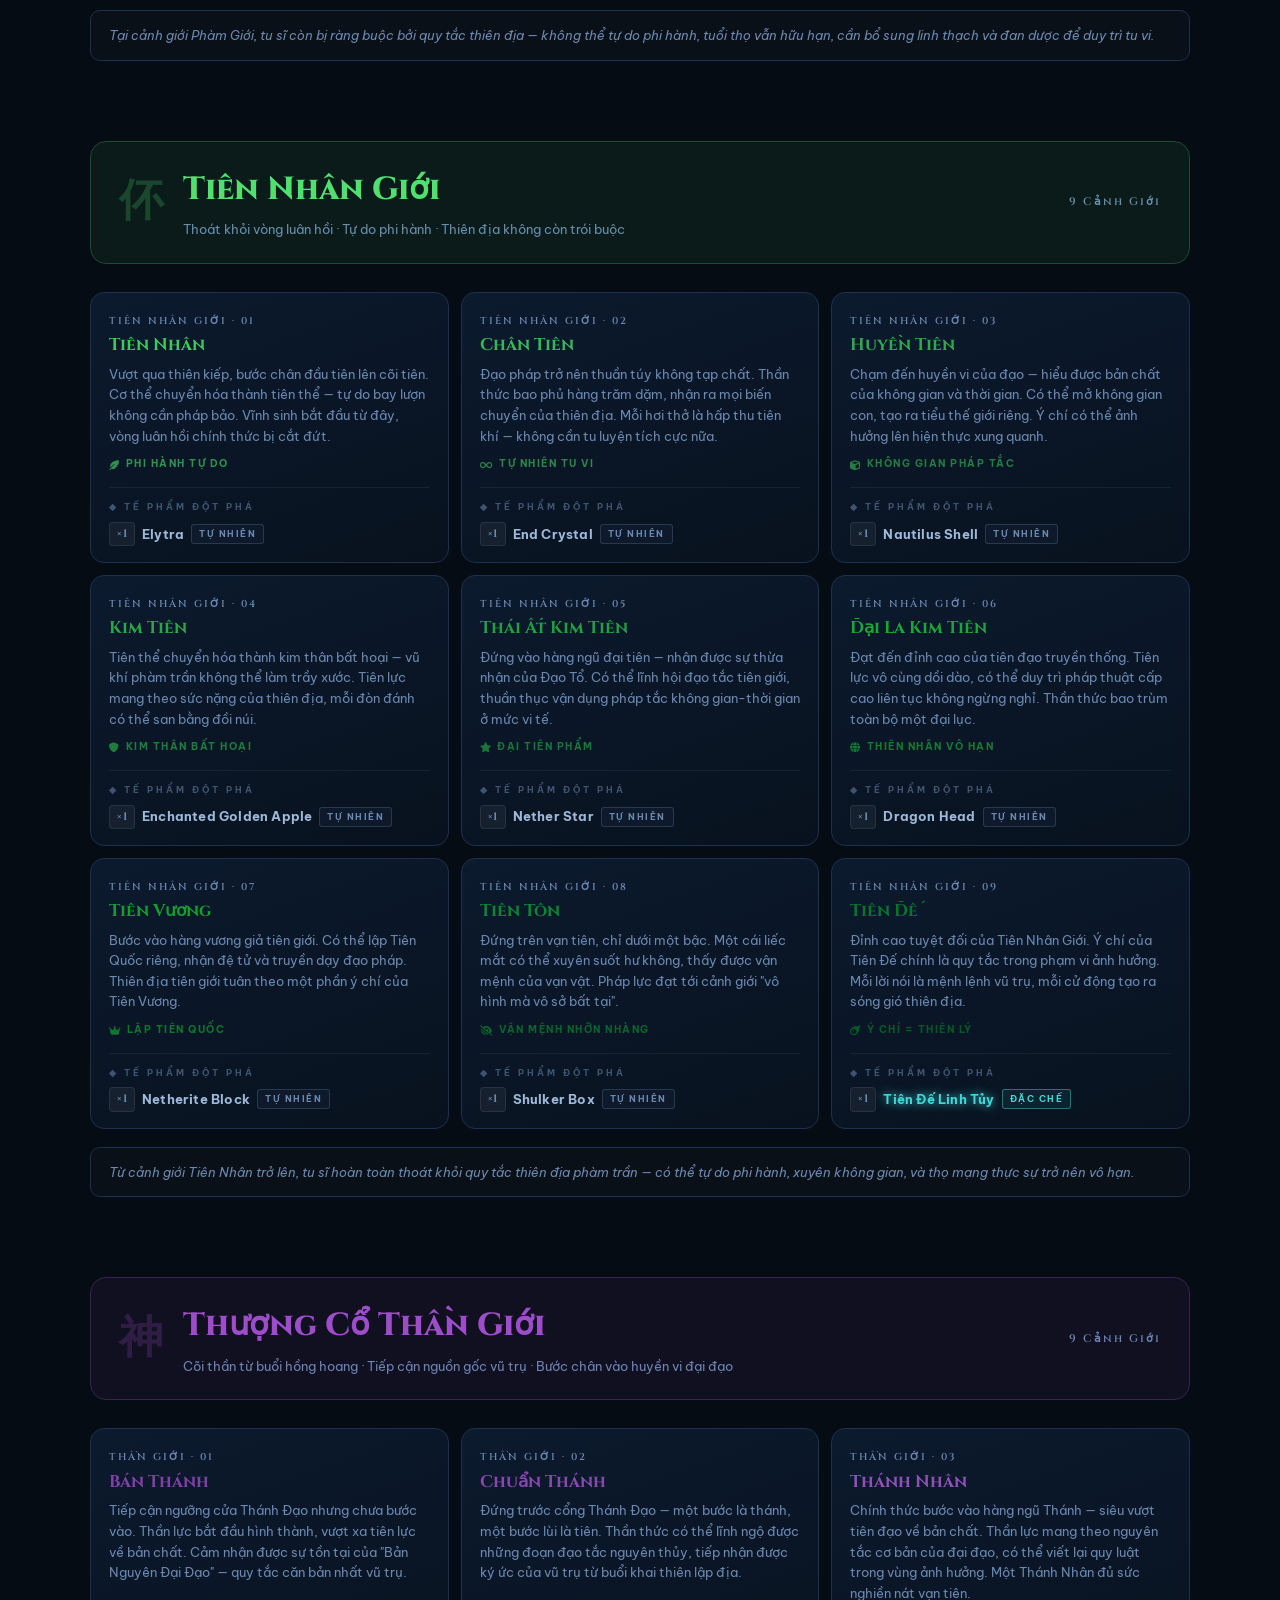
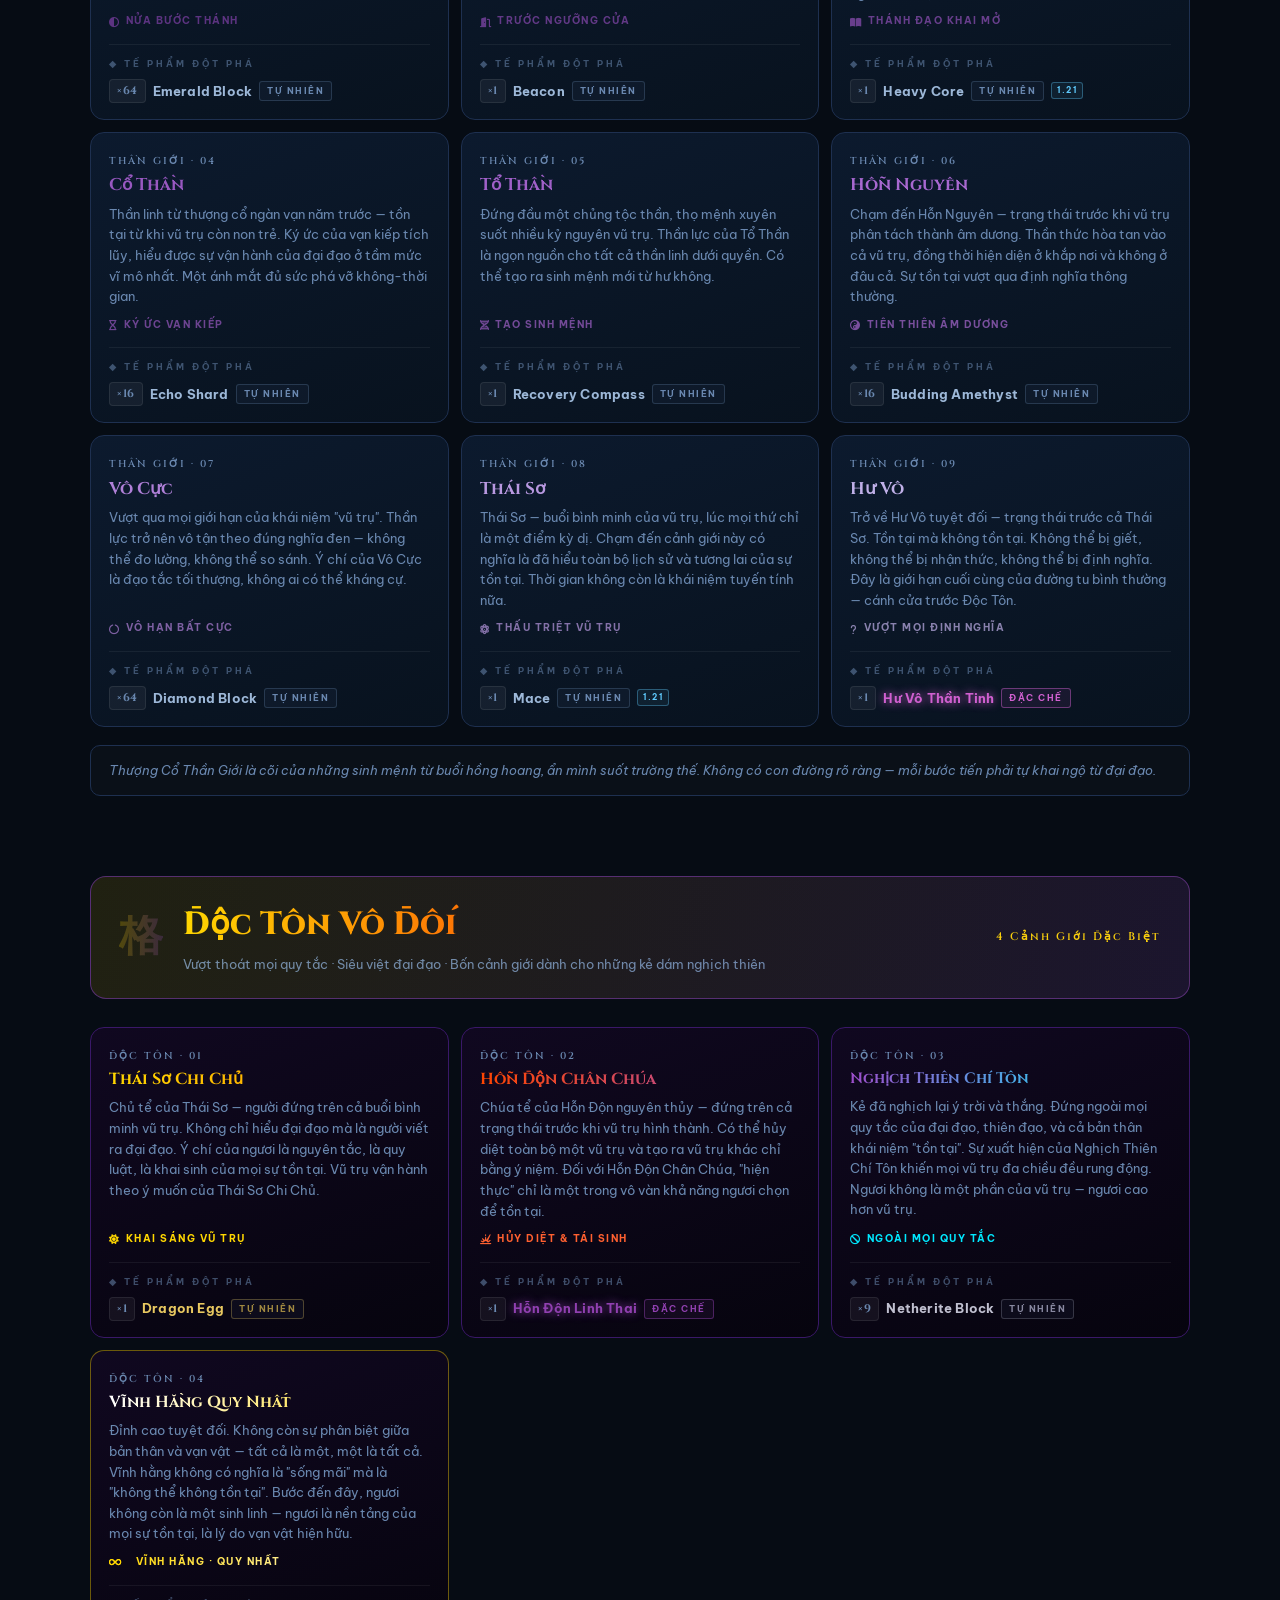
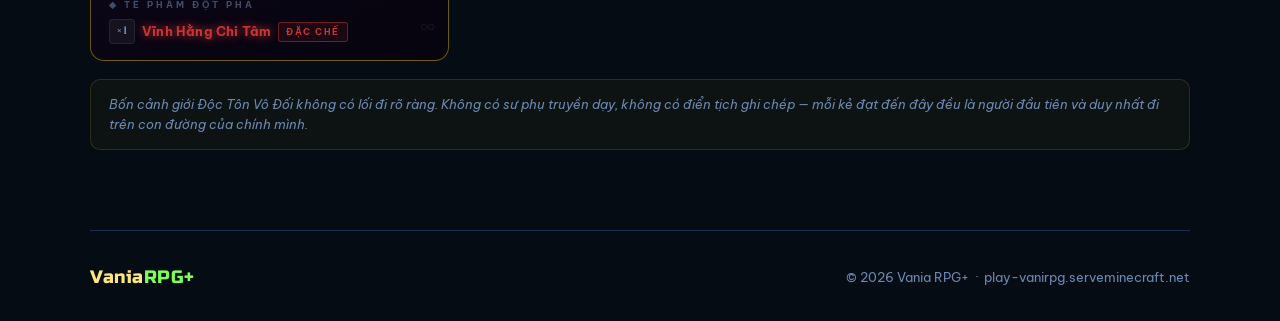
==== commit b209576a: "Update print statement from 'Hello' to 'Goodbye'" ====
--- a/canh-gioi.html
+++ b/canh-gioi.html
@@ -9,19 +9,12 @@
   <link href="https://fonts.googleapis.com/css2?family=Be+Vietnam+Pro:wght@400;500;600;700;800&family=Russo+One&family=Cinzel:wght@400;600;700;900&display=swap" rel="stylesheet" />
   <link rel="stylesheet" href="https://cdnjs.cloudflare.com/ajax/libs/font-awesome/6.5.2/css/all.min.css" />
   <style>
-    :root {
-      --bg:#060c14;--panel:#0d1929;--line:#1e3050;--line-hi:#2e4a78;
-      --gold-a:#ffe57a;--gold-b:#d4930a;--green-a:#7fff55;--discord:#5865f2;
-      --text:#e8f0ff;--text-dim:#6a88b0;--text-mid:#9db8d8;
-      --radius:14px;--shadow:0 20px 56px rgba(0,0,0,.6);
-    }
+    :root{--bg:#060c14;--panel:#0d1929;--line:#1e3050;--line-hi:#2e4a78;--gold-a:#ffe57a;--gold-b:#d4930a;--green-a:#7fff55;--discord:#5865f2;--text:#e8f0ff;--text-dim:#6a88b0;--text-mid:#9db8d8;--radius:14px}
     *,*::before,*::after{box-sizing:border-box;margin:0;padding:0}
     html{scroll-behavior:smooth}
     body{font-family:'Be Vietnam Pro',sans-serif;background:var(--bg);color:var(--text);line-height:1.65;overflow-x:hidden}
     body::before{content:'';position:fixed;inset:0;background-image:url("data:image/svg+xml,%3Csvg viewBox='0 0 256 256' xmlns='http://www.w3.org/2000/svg'%3E%3Cfilter id='n'%3E%3CfeTurbulence type='fractalNoise' baseFrequency='0.9' numOctaves='4' stitchTiles='stitch'/%3E%3C/filter%3E%3Crect width='100%25' height='100%25' filter='url(%23n)' opacity='0.04'/%3E%3C/svg%3E");background-size:200px;pointer-events:none;z-index:0;opacity:.5}
     .container{width:min(1100px,92vw);margin-inline:auto;position:relative;z-index:1}
-
-    /* NAV */
     .nav{position:sticky;top:0;z-index:100;backdrop-filter:blur(14px) saturate(1.4);-webkit-backdrop-filter:blur(14px) saturate(1.4);background:rgba(6,12,20,.8);border-bottom:1px solid rgba(255,220,80,.1)}
     .nav__inner{width:min(1100px,92vw);margin-inline:auto;display:flex;align-items:center;justify-content:space-between;min-height:64px;gap:16px}
     .logo{font-family:'Russo One',sans-serif;font-size:clamp(18px,2.2vw,24px);text-decoration:none;letter-spacing:.5px}
@@ -30,8 +23,6 @@
     .nav__back:hover{color:var(--gold-a)}
     .nav__cta{display:inline-flex;align-items:center;gap:8px;background:var(--discord);color:#fff;font-weight:700;font-size:13px;padding:9px 18px;border-radius:10px;text-decoration:none;transition:filter .2s,transform .15s}
     .nav__cta:hover{filter:brightness(1.15);transform:translateY(-1px)}
-
-    /* PAGE HEADER */
     .page-header{padding:clamp(48px,7vw,88px) 0 clamp(36px,5vw,64px);text-align:center;position:relative;overflow:hidden;border-bottom:1px solid var(--line);margin-bottom:72px}
     .page-header::before{content:'';position:absolute;top:-100px;left:50%;transform:translateX(-50%);width:800px;height:500px;background:radial-gradient(ellipse,rgba(255,200,50,.13),transparent 65%);pointer-events:none}
     .page-header::after{content:'';position:absolute;top:60%;left:50%;transform:translateX(-50%);width:400px;height:200px;background:radial-gradient(ellipse,rgba(157,77,202,.1),transparent 70%);pointer-events:none}
@@ -44,11 +35,7 @@
     .page-header__stat{text-align:center}
     .page-header__stat-num{font-family:'Cinzel',serif;font-size:28px;font-weight:900;color:var(--gold-a)}
     .page-header__stat-label{font-size:11px;color:var(--text-dim);letter-spacing:1.5px;text-transform:uppercase;margin-top:2px}
-
-    /* REALM BLOCK */
     .realm-block{margin-bottom:80px}
-
-    /* REALM TITLE BAR */
     .realm-title{display:flex;align-items:center;gap:20px;padding:22px 28px;border-radius:16px;margin-bottom:28px;position:relative;overflow:hidden;border:1px solid}
     .realm-title::before{content:'';position:absolute;inset:0;opacity:.07;background:var(--rb,var(--gold-a))}
     .realm-title__glyph{font-family:'Cinzel',serif;font-size:44px;font-weight:900;opacity:.22;line-height:1;flex-shrink:0}
@@ -56,21 +43,29 @@
     .realm-title__name{font-family:'Cinzel',serif;font-size:clamp(20px,3vw,32px);font-weight:800}
     .realm-title__sub{font-size:13px;color:var(--text-dim);margin-top:3px}
     .realm-title__count{font-family:'Cinzel',serif;font-size:11px;font-weight:600;letter-spacing:2px;color:var(--text-dim);white-space:nowrap}
-
-    /* STAGE GRID */
     .stage-grid{display:grid;grid-template-columns:repeat(3,1fr);gap:12px}
-
-    /* STAGE CARD */
-    .stage{background:linear-gradient(160deg,#0c1a2e,#08121e);border:1px solid var(--line);border-radius:14px;padding:20px 18px;position:relative;overflow:hidden;transition:border-color .25s,transform .2s}
+    .stage{background:linear-gradient(160deg,#0c1a2e,#08121e);border:1px solid var(--line);border-radius:14px;padding:20px 18px 16px;position:relative;overflow:hidden;transition:border-color .25s,transform .2s;display:flex;flex-direction:column}
     .stage::before{content:'';position:absolute;top:0;left:0;width:100%;height:2px;background:linear-gradient(90deg,transparent,var(--sc,var(--gold-a)),transparent);opacity:0;transition:opacity .3s}
     .stage:hover{border-color:var(--line-hi);transform:translateY(-2px)}
     .stage:hover::before{opacity:1}
     .stage__num{font-family:'Cinzel',serif;font-size:10px;font-weight:600;letter-spacing:2px;color:var(--text-dim);margin-bottom:6px;text-transform:uppercase}
     .stage__name{font-family:'Cinzel',serif;font-size:clamp(14px,1.8vw,17px);font-weight:700;color:var(--sc,var(--gold-a));margin-bottom:8px;line-height:1.2}
-    .stage__lore{font-size:12.5px;color:var(--text-dim);line-height:1.65}
+    .stage__lore{font-size:12.5px;color:var(--text-dim);line-height:1.65;flex:1}
     .stage__tag{display:inline-flex;align-items:center;gap:5px;margin-top:10px;font-size:10px;font-weight:700;letter-spacing:1.5px;text-transform:uppercase;color:var(--sc,var(--gold-a));opacity:.7}
 
-    /* SPECIAL: Độc Tôn */
+    /* ── TẾ PHẨM ── */
+    .stage__offering{margin-top:14px;padding-top:12px;border-top:1px solid rgba(255,255,255,.06)}
+    .offering__label{font-size:9px;font-weight:700;letter-spacing:3px;text-transform:uppercase;color:var(--text-dim);opacity:.55;margin-bottom:7px}
+    .offering__row{display:flex;align-items:center;gap:7px;flex-wrap:wrap}
+    .offering__qty{font-family:'Cinzel',serif;font-size:11px;font-weight:700;color:var(--text-dim);background:rgba(255,255,255,.05);border:1px solid rgba(255,255,255,.08);padding:2px 7px;border-radius:4px;letter-spacing:.5px;white-space:nowrap;flex-shrink:0}
+    .offering__name{font-size:12.5px;font-weight:700;color:var(--text-mid);letter-spacing:.2px;line-height:1.3}
+    .offering__name--custom{text-shadow:0 0 10px currentColor}
+    .offering__badge{font-size:8.5px;font-weight:700;letter-spacing:1.5px;text-transform:uppercase;padding:2px 7px;border-radius:3px;border:1px solid;white-space:nowrap;flex-shrink:0}
+    .offering__badge--vanilla{color:#6a88b0;border-color:rgba(106,136,176,.28);background:rgba(106,136,176,.06)}
+    .offering__badge--custom{background:rgba(0,0,0,.2)}
+    .offering__v121{font-size:8px;font-weight:700;letter-spacing:1.5px;padding:1px 5px;border-radius:3px;border:1px solid rgba(96,204,255,.35);color:#60ccff;background:rgba(96,204,255,.07);flex-shrink:0}
+
+    /* Độc Tôn */
     .stage--special{background:linear-gradient(160deg,#100820,#06040e);border-color:#3a1868}
     .stage--special .stage__name{font-size:clamp(13px,1.6vw,16px)}
     .stage--special-1 .stage__name{background:linear-gradient(90deg,#ffd700,#ff8c00);-webkit-background-clip:text;-webkit-text-fill-color:transparent;background-clip:text}
@@ -86,350 +81,571 @@
     @keyframes glow2{0%,100%{box-shadow:0 0 16px rgba(157,77,202,.12)}50%{box-shadow:0 0 32px rgba(157,77,202,.3)}}
     @keyframes glow3{0%,100%{box-shadow:0 0 16px rgba(0,255,255,.08)}50%{box-shadow:0 0 32px rgba(0,255,255,.2)}}
     @keyframes glow4{0%,100%{box-shadow:0 0 24px rgba(255,215,0,.15),0 0 48px rgba(157,77,202,.1)}50%{box-shadow:0 0 48px rgba(255,215,0,.35),0 0 96px rgba(157,77,202,.25)}}
-    .stage--special-4::after{content:'∞';position:absolute;bottom:12px;right:14px;font-family:'Cinzel',serif;font-size:24px;opacity:.08;background:linear-gradient(90deg,#ffd700,#fff);-webkit-background-clip:text;-webkit-text-fill-color:transparent;background-clip:text}
-
-    /* INDEPENDENT TAB NOTE */
+    .stage--special-4::after{content:'\221E';position:absolute;bottom:12px;right:14px;font-family:'Cinzel',serif;font-size:24px;opacity:.07;background:linear-gradient(90deg,#ffd700,#fff);-webkit-background-clip:text;-webkit-text-fill-color:transparent;background-clip:text}
     .realm-note{margin-top:18px;padding:14px 18px;background:rgba(255,255,255,.02);border:1px solid var(--line);border-radius:10px;font-size:12.5px;color:var(--text-dim);font-style:italic}
-
-    /* FOOTER */
     .page-footer{border-top:1px solid var(--line);padding:32px 0 28px;display:flex;align-items:center;justify-content:space-between;flex-wrap:wrap;gap:12px;margin-top:80px}
     .page-footer .logo{font-size:18px}
     .page-footer__right{font-size:13px;color:var(--text-dim)}
-
-    /* RESPONSIVE */
     @media(max-width:860px){.stage-grid{grid-template-columns:1fr 1fr}}
-    @media(max-width:520px){.stage-grid{grid-template-columns:1fr}.nav__links{display:none}}
+    @media(max-width:520px){.stage-grid{grid-template-columns:1fr}}
   </style>
 </head>
 <body>
 
-  <header class="nav">
-    <div class="nav__inner">
-      <a class="logo" href="index.html"><span class="logo-v">Vania</span><span class="logo-rp">RPG+</span></a>
-      <a class="nav__back" href="index.html"><i class="fa-solid fa-arrow-left"></i> Về trang chủ</a>
-      <a class="nav__cta" href="https://discord.gg/your-server-link" target="_blank"><i class="fa-brands fa-discord"></i> Discord</a>
-    </div>
-  </header>
-
-  <div class="container">
-    <div class="page-header">
-      <span class="page-header__eyebrow">Hệ thống tu luyện</span>
-      <h1 class="page-header__title">
-        <span class="page-header__title-a">Cảnh Giới</span>
-        <span class="page-header__title-b">Con Đường Bất Diệt</span>
-      </h1>
-      <p class="page-header__desc">Từ một kẻ phàm trần không tên tuổi, vượt qua từng thiên kiếp, bước lên đài cao nhất vũ trụ — hành trình dài nhất chỉ bắt đầu bằng một bước chân đầu tiên.</p>
-      <div class="page-header__stats">
-        <div class="page-header__stat">
-          <div class="page-header__stat-num">31</div>
-          <div class="page-header__stat-label">Cảnh Giới</div>
-        </div>
-        <div class="page-header__stat">
-          <div class="page-header__stat-num">4</div>
-          <div class="page-header__stat-label">Đại Giới</div>
-        </div>
-        <div class="page-header__stat">
-          <div class="page-header__stat-num">4</div>
-          <div class="page-header__stat-label">Độc Tôn Đặc Biệt</div>
-        </div>
-      </div>
-    </div>
-
-    <!-- ═══════════════════════════════════════════════════
-         PHÀM GIỚI
-    ═══════════════════════════════════════════════════ -->
-    <div class="realm-block" id="pham-gioi">
-      <div class="realm-title" style="--rb:#c8915a;border-color:rgba(200,145,90,.3)">
-        <span class="realm-title__glyph" style="color:#c8915a">凡</span>
-        <div class="realm-title__info">
-          <div class="realm-title__name" style="color:#c8915a">Phàm Giới</div>
-          <div class="realm-title__sub">Cõi trần gian, thiên địa linh khí mỏng manh · Người tu bắt đầu cảm ngộ đạo</div>
-        </div>
-        <span class="realm-title__count">9 Cảnh Giới</span>
-      </div>
-      <div class="stage-grid">
-
+<header class="nav">
+  <div class="nav__inner">
+    <a class="logo" href="index.html"><span class="logo-v">Vania</span><span class="logo-rp">RPG+</span></a>
+    <a class="nav__back" href="index.html"><i class="fa-solid fa-arrow-left"></i> Về trang chủ</a>
+    <a class="nav__cta" href="https://discord.gg/your-server-link" target="_blank"><i class="fa-brands fa-discord"></i> Discord</a>
+  </div>
+</header>
+
+<div class="container">
+  <div class="page-header">
+    <span class="page-header__eyebrow">Hệ thống tu luyện</span>
+    <h1 class="page-header__title">
+      <span class="page-header__title-a">Cảnh Giới</span>
+      <span class="page-header__title-b">Con Đường Bất Diệt</span>
+    </h1>
+    <p class="page-header__desc">Từ một kẻ phàm trần không tên tuổi, vượt qua từng thiên kiếp, bước lên đài cao nhất vũ trụ — hành trình dài nhất chỉ bắt đầu bằng một bước chân đầu tiên.</p>
+    <div class="page-header__stats">
+      <div class="page-header__stat"><div class="page-header__stat-num">31</div><div class="page-header__stat-label">Cảnh Giới</div></div>
+      <div class="page-header__stat"><div class="page-header__stat-num">4</div><div class="page-header__stat-label">Đại Giới</div></div>
+      <div class="page-header__stat"><div class="page-header__stat-num">4</div><div class="page-header__stat-label">Độc Tôn Đặc Biệt</div></div>
+    </div>
+  </div>
+
+  <!-- PHÀM GIỚI -->
+  <div class="realm-block" id="pham-gioi">
+    <div class="realm-title" style="--rb:#c8915a;border-color:rgba(200,145,90,.3)">
+      <span class="realm-title__glyph" style="color:#c8915a">&#20961;</span>
+      <div class="realm-title__info">
+        <div class="realm-title__name" style="color:#c8915a">Phàm Giới</div>
+        <div class="realm-title__sub">Cõi trần gian, thiên địa linh khí mỏng manh &middot; Người tu bắt đầu cảm ngộ đạo</div>
+      </div>
+      <span class="realm-title__count">9 Cảnh Giới</span>
+    </div>
+    <div class="stage-grid">
         <div class="stage" style="--sc:#b07848">
-          <div class="stage__num">Phàm Giới · 01</div>
+          <div class="stage__num">Phàm Giới &middot; 01</div>
           <div class="stage__name">Luyện Khí</div>
           <div class="stage__lore">Cơ thể phàm trần lần đầu hấp thu linh khí thiên địa. Kinh mạch dần mở, nhục thân bắt đầu thay đổi theo chiều hướng của đạo. Một tia sáng yếu ớt — khởi đầu của vạn dặm.</div>
           <span class="stage__tag"><i class="fa-solid fa-circle-dot"></i> Khởi điểm</span>
-        </div>
-
+          <div class="stage__offering">
+            <div class="offering__label">&#9670; Tế Phẩm Đột Phá</div>
+            <div class="offering__row">
+              <span class="offering__qty">&times;64</span>
+              <span class="offering__name">Lapis Lazuli</span>
+              <span class="offering__badge offering__badge--vanilla">Tự nhiên</span>
+              
+            </div>
+          </div>
+        </div>
         <div class="stage" style="--sc:#b88050">
-          <div class="stage__num">Phàm Giới · 02</div>
+          <div class="stage__num">Phàm Giới &middot; 02</div>
           <div class="stage__name">Trúc Cơ</div>
           <div class="stage__lore">Đặt nền móng vững chắc cho con đường tu tiên. Đan điền hình thành, linh khí trú ngụ ổn định. Nền tảng quyết định thượng hạn — trúc cơ sai một ly, đi vạn dặm lạc đường.</div>
           <span class="stage__tag"><i class="fa-solid fa-layer-group"></i> Nền tảng</span>
-        </div>
-
+          <div class="stage__offering">
+            <div class="offering__label">&#9670; Tế Phẩm Đột Phá</div>
+            <div class="offering__row">
+              <span class="offering__qty">&times;1</span>
+              <span class="offering__name offering__name--custom" style="color:#e05050">Trúc Cơ Đan</span>
+              <span class="offering__badge offering__badge--custom" style="color:#e05050;border-color:rgba(224,80,80,.45);background:rgba(224,80,80,.08)">Đặc Chế</span>
+              
+            </div>
+          </div>
+        </div>
         <div class="stage" style="--sc:#c89040">
-          <div class="stage__num">Phàm Giới · 03</div>
+          <div class="stage__num">Phàm Giới &middot; 03</div>
           <div class="stage__name">Kim Đan</div>
           <div class="stage__lore">Linh khí cô đặc thành kim đan trong đan điền, phát ra ánh sáng thuần khiết. Thọ mạng kéo dài gấp đôi, pháp lực bước đầu có hình có dạng. Kim đan phẩm cấp quyết định tiền đồ.</div>
           <span class="stage__tag"><i class="fa-solid fa-circle"></i> Kim đan hình thành</span>
-        </div>
-
+          <div class="stage__offering">
+            <div class="offering__label">&#9670; Tế Phẩm Đột Phá</div>
+            <div class="offering__row">
+              <span class="offering__qty">&times;1</span>
+              <span class="offering__name">Gold Block</span>
+              <span class="offering__badge offering__badge--vanilla">Tự nhiên</span>
+              
+            </div>
+          </div>
+        </div>
         <div class="stage" style="--sc:#d09828">
-          <div class="stage__num">Phàm Giới · 04</div>
+          <div class="stage__num">Phàm Giới &middot; 04</div>
           <div class="stage__name">Nguyên Anh</div>
           <div class="stage__lore">Nguyên thần xuất khỏi thể xác, tự do du hành trong phạm vi nhỏ. Cảm nhận được ý niệm của vạn vật, ý thức trở nên minh mẫn tuyệt đối. Lần đầu chạm đến khái niệm "linh hồn bất diệt".</div>
           <span class="stage__tag"><i class="fa-solid fa-ghost"></i> Nguyên thần thoát xác</span>
-        </div>
-
+          <div class="stage__offering">
+            <div class="offering__label">&#9670; Tế Phẩm Đột Phá</div>
+            <div class="offering__row">
+              <span class="offering__qty">&times;1</span>
+              <span class="offering__name">Totem of Undying</span>
+              <span class="offering__badge offering__badge--vanilla">Tự nhiên</span>
+              
+            </div>
+          </div>
+        </div>
         <div class="stage" style="--sc:#d8a820">
-          <div class="stage__num">Phàm Giới · 05</div>
+          <div class="stage__num">Phàm Giới &middot; 05</div>
           <div class="stage__name">Hóa Thần</div>
           <div class="stage__lore">Thần thức hòa tan vào linh khí thiên địa, bán kính cảm nhận bao trùm hàng dặm. Pháp lực mang theo ý chí của chủ nhân, ra tay không cần kết ấn. Thiên địa bắt đầu "nghe" ngươi.</div>
           <span class="stage__tag"><i class="fa-solid fa-eye"></i> Thiên nhãn mở</span>
-        </div>
-
+          <div class="stage__offering">
+            <div class="offering__label">&#9670; Tế Phẩm Đột Phá</div>
+            <div class="offering__row">
+              <span class="offering__qty">&times;1</span>
+              <span class="offering__name">Ghast Tear</span>
+              <span class="offering__badge offering__badge--vanilla">Tự nhiên</span>
+              
+            </div>
+          </div>
+        </div>
         <div class="stage" style="--sc:#c0b018">
-          <div class="stage__num">Phàm Giới · 06</div>
+          <div class="stage__num">Phàm Giới &middot; 06</div>
           <div class="stage__name">Luyện Hư</div>
           <div class="stage__lore">Thể xác dần hư hóa, nhục thân tiến gần bản chất nguyên sơ của vũ trụ. Có thể ẩn thân trong hư không thoáng chốc. Quy tắc thiên địa còn ràng buộc, nhưng đã mờ nhạt đáng kể.</div>
           <span class="stage__tag"><i class="fa-solid fa-wind"></i> Bước vào hư không</span>
-        </div>
-
+          <div class="stage__offering">
+            <div class="offering__label">&#9670; Tế Phẩm Đột Phá</div>
+            <div class="offering__row">
+              <span class="offering__qty">&times;1</span>
+              <span class="offering__name">Phantom Membrane</span>
+              <span class="offering__badge offering__badge--vanilla">Tự nhiên</span>
+              
+            </div>
+          </div>
+        </div>
         <div class="stage" style="--sc:#a8c028">
-          <div class="stage__num">Phàm Giới · 07</div>
+          <div class="stage__num">Phàm Giới &middot; 07</div>
           <div class="stage__name">Hợp Thể</div>
           <div class="stage__lore">Thể xác và nguyên thần hợp nhất hoàn toàn với đạo tâm. Mọi giới hạn sinh học biến mất — không cần ăn uống, không cần ngủ. Thiên địa xem ngươi như một phần của chính nó.</div>
           <span class="stage__tag"><i class="fa-solid fa-arrows-to-dot"></i> Nhất thể hóa</span>
-        </div>
-
+          <div class="stage__offering">
+            <div class="offering__label">&#9670; Tế Phẩm Đột Phá</div>
+            <div class="offering__row">
+              <span class="offering__qty">&times;1</span>
+              <span class="offering__name">Heart of the Sea</span>
+              <span class="offering__badge offering__badge--vanilla">Tự nhiên</span>
+              
+            </div>
+          </div>
+        </div>
         <div class="stage" style="--sc:#90c840">
-          <div class="stage__num">Phàm Giới · 08</div>
+          <div class="stage__num">Phàm Giới &middot; 08</div>
           <div class="stage__name">Đại Thừa</div>
           <div class="stage__lore">Chỉ một bước chân nữa là thoát khỏi phàm trần. Pháp lực đạt tới ngưỡng đủ sức phá vỡ giới hạn bầu trời. Thiên kiếp đã cảm nhận được sự tồn tại của ngươi và chuẩn bị thử thách.</div>
           <span class="stage__tag"><i class="fa-solid fa-arrow-up"></i> Tiền thăng tiên</span>
-        </div>
-
+          <div class="stage__offering">
+            <div class="offering__label">&#9670; Tế Phẩm Đột Phá</div>
+            <div class="offering__row">
+              <span class="offering__qty">&times;1</span>
+              <span class="offering__name">Netherite Ingot</span>
+              <span class="offering__badge offering__badge--vanilla">Tự nhiên</span>
+              
+            </div>
+          </div>
+        </div>
         <div class="stage" style="--sc:#70d060">
-          <div class="stage__num">Phàm Giới · 09</div>
+          <div class="stage__num">Phàm Giới &middot; 09</div>
           <div class="stage__name">Độ Kiếp</div>
           <div class="stage__lore">Thiên kiếp giáng xuống — lôi kiếp, hỏa kiếp, tâm ma kiếp. Vượt qua, nhục thân và nguyên thần được tẩy luyện triệt để. Thất bại nghĩa là tan thành tro bụi. Thành công, ngươi bước vào Tiên Nhân Giới.</div>
           <span class="stage__tag"><i class="fa-solid fa-bolt"></i> Thiên lôi thử thách</span>
-        </div>
-
-      </div>
-      <div class="realm-note">Tại cảnh giới Phàm Giới, tu sĩ còn bị ràng buộc bởi quy tắc thiên địa — không thể tự do phi hành, tuổi thọ vẫn hữu hạn, cần bổ sung linh thạch và đan dược để duy trì tu vi.</div>
-    </div>
-
-    <!-- ═══════════════════════════════════════════════════
-         TIÊN NHÂN GIỚI
-    ═══════════════════════════════════════════════════ -->
-    <div class="realm-block" id="tien-nhan-gioi">
-      <div class="realm-title" style="--rb:#50e070;border-color:rgba(80,224,112,.3)">
-        <span class="realm-title__glyph" style="color:#50e070">仙</span>
-        <div class="realm-title__info">
-          <div class="realm-title__name" style="color:#50e070">Tiên Nhân Giới</div>
-          <div class="realm-title__sub">Thoát khỏi vòng luân hồi · Tự do phi hành · Thiên địa không còn trói buộc</div>
-        </div>
-        <span class="realm-title__count">9 Cảnh Giới</span>
-      </div>
-      <div class="stage-grid">
-
+          <div class="stage__offering">
+            <div class="offering__label">&#9670; Tế Phẩm Đột Phá</div>
+            <div class="offering__row">
+              <span class="offering__qty">&times;1</span>
+              <span class="offering__name offering__name--custom" style="color:#d8d030">Độ Kiếp Đan</span>
+              <span class="offering__badge offering__badge--custom" style="color:#d8d030;border-color:rgba(216,208,48,.45);background:rgba(216,208,48,.08)">Đặc Chế</span>
+              
+            </div>
+          </div>
+        </div>
+    </div>
+    <div class="realm-note">Tại cảnh giới Phàm Giới, tu sĩ còn bị ràng buộc bởi quy tắc thiên địa — không thể tự do phi hành, tuổi thọ vẫn hữu hạn, cần bổ sung linh thạch và đan dược để duy trì tu vi.</div>
+  </div>
+
+  <!-- TIÊN NHÂN GIỚI -->
+  <div class="realm-block" id="tien-nhan-gioi">
+    <div class="realm-title" style="--rb:#50e070;border-color:rgba(80,224,112,.3)">
+      <span class="realm-title__glyph" style="color:#50e070">&#20243;</span>
+      <div class="realm-title__info">
+        <div class="realm-title__name" style="color:#50e070">Tiên Nhân Giới</div>
+        <div class="realm-title__sub">Thoát khỏi vòng luân hồi &middot; Tự do phi hành &middot; Thiên địa không còn trói buộc</div>
+      </div>
+      <span class="realm-title__count">9 Cảnh Giới</span>
+    </div>
+    <div class="stage-grid">
         <div class="stage" style="--sc:#40c860">
-          <div class="stage__num">Tiên Nhân Giới · 01</div>
+          <div class="stage__num">Tiên Nhân Giới &middot; 01</div>
           <div class="stage__name">Tiên Nhân</div>
           <div class="stage__lore">Vượt qua thiên kiếp, bước chân đầu tiên lên cõi tiên. Cơ thể chuyển hóa thành tiên thể — tự do bay lượn không cần pháp bảo. Vĩnh sinh bắt đầu từ đây, vòng luân hồi chính thức bị cắt đứt.</div>
           <span class="stage__tag"><i class="fa-solid fa-feather-pointed"></i> Phi hành tự do</span>
-        </div>
-
+          <div class="stage__offering">
+            <div class="offering__label">&#9670; Tế Phẩm Đột Phá</div>
+            <div class="offering__row">
+              <span class="offering__qty">&times;1</span>
+              <span class="offering__name">Elytra</span>
+              <span class="offering__badge offering__badge--vanilla">Tự nhiên</span>
+              
+            </div>
+          </div>
+        </div>
         <div class="stage" style="--sc:#38b858">
-          <div class="stage__num">Tiên Nhân Giới · 02</div>
+          <div class="stage__num">Tiên Nhân Giới &middot; 02</div>
           <div class="stage__name">Chân Tiên</div>
           <div class="stage__lore">Đạo pháp trở nên thuần túy không tạp chất. Thần thức bao phủ hàng trăm dặm, nhận ra mọi biến chuyển của thiên địa. Mỗi hơi thở là hấp thu tiên khí — không cần tu luyện tích cực nữa.</div>
           <span class="stage__tag"><i class="fa-solid fa-infinity"></i> Tự nhiên tu vi</span>
-        </div>
-
+          <div class="stage__offering">
+            <div class="offering__label">&#9670; Tế Phẩm Đột Phá</div>
+            <div class="offering__row">
+              <span class="offering__qty">&times;1</span>
+              <span class="offering__name">End Crystal</span>
+              <span class="offering__badge offering__badge--vanilla">Tự nhiên</span>
+              
+            </div>
+          </div>
+        </div>
         <div class="stage" style="--sc:#30a850">
-          <div class="stage__num">Tiên Nhân Giới · 03</div>
+          <div class="stage__num">Tiên Nhân Giới &middot; 03</div>
           <div class="stage__name">Huyền Tiên</div>
           <div class="stage__lore">Chạm đến huyền vi của đạo — hiểu được bản chất của không gian và thời gian. Có thể mở không gian con, tạo ra tiểu thế giới riêng. Ý chí có thể ảnh hưởng lên hiện thực xung quanh.</div>
           <span class="stage__tag"><i class="fa-solid fa-cube"></i> Không gian pháp tắc</span>
-        </div>
-
+          <div class="stage__offering">
+            <div class="offering__label">&#9670; Tế Phẩm Đột Phá</div>
+            <div class="offering__row">
+              <span class="offering__qty">&times;1</span>
+              <span class="offering__name">Nautilus Shell</span>
+              <span class="offering__badge offering__badge--vanilla">Tự nhiên</span>
+              
+            </div>
+          </div>
+        </div>
         <div class="stage" style="--sc:#28a848">
-          <div class="stage__num">Tiên Nhân Giới · 04</div>
+          <div class="stage__num">Tiên Nhân Giới &middot; 04</div>
           <div class="stage__name">Kim Tiên</div>
           <div class="stage__lore">Tiên thể chuyển hóa thành kim thân bất hoại — vũ khí phàm trần không thể làm trầy xước. Tiên lực mang theo sức nặng của thiên địa, mỗi đòn đánh có thể san bằng đồi núi.</div>
           <span class="stage__tag"><i class="fa-solid fa-shield"></i> Kim thân bất hoại</span>
-        </div>
-
+          <div class="stage__offering">
+            <div class="offering__label">&#9670; Tế Phẩm Đột Phá</div>
+            <div class="offering__row">
+              <span class="offering__qty">&times;1</span>
+              <span class="offering__name">Enchanted Golden Apple</span>
+              <span class="offering__badge offering__badge--vanilla">Tự nhiên</span>
+              
+            </div>
+          </div>
+        </div>
         <div class="stage" style="--sc:#20a040">
-          <div class="stage__num">Tiên Nhân Giới · 05</div>
+          <div class="stage__num">Tiên Nhân Giới &middot; 05</div>
           <div class="stage__name">Thái Ất Kim Tiên</div>
           <div class="stage__lore">Đứng vào hàng ngũ đại tiên — nhận được sự thừa nhận của Đạo Tổ. Có thể lĩnh hội đạo tắc tiên giới, thuần thục vận dụng pháp tắc không gian-thời gian ở mức vi tế.</div>
           <span class="stage__tag"><i class="fa-solid fa-star"></i> Đại tiên phẩm</span>
-        </div>
-
+          <div class="stage__offering">
+            <div class="offering__label">&#9670; Tế Phẩm Đột Phá</div>
+            <div class="offering__row">
+              <span class="offering__qty">&times;1</span>
+              <span class="offering__name">Nether Star</span>
+              <span class="offering__badge offering__badge--vanilla">Tự nhiên</span>
+              
+            </div>
+          </div>
+        </div>
         <div class="stage" style="--sc:#18a838">
-          <div class="stage__num">Tiên Nhân Giới · 06</div>
+          <div class="stage__num">Tiên Nhân Giới &middot; 06</div>
           <div class="stage__name">Đại La Kim Tiên</div>
           <div class="stage__lore">Đạt đến đỉnh cao của tiên đạo truyền thống. Tiên lực vô cùng dồi dào, có thể duy trì pháp thuật cấp cao liên tục không ngừng nghỉ. Thần thức bao trùm toàn bộ một đại lục.</div>
           <span class="stage__tag"><i class="fa-solid fa-globe"></i> Thiên nhãn vô hạn</span>
-        </div>
-
+          <div class="stage__offering">
+            <div class="offering__label">&#9670; Tế Phẩm Đột Phá</div>
+            <div class="offering__row">
+              <span class="offering__qty">&times;1</span>
+              <span class="offering__name">Dragon Head</span>
+              <span class="offering__badge offering__badge--vanilla">Tự nhiên</span>
+              
+            </div>
+          </div>
+        </div>
         <div class="stage" style="--sc:#10a030">
-          <div class="stage__num">Tiên Nhân Giới · 07</div>
+          <div class="stage__num">Tiên Nhân Giới &middot; 07</div>
           <div class="stage__name">Tiên Vương</div>
           <div class="stage__lore">Bước vào hàng vương giả tiên giới. Có thể lập Tiên Quốc riêng, nhận đệ tử và truyền dạy đạo pháp. Thiên địa tiên giới tuân theo một phần ý chí của Tiên Vương.</div>
           <span class="stage__tag"><i class="fa-solid fa-crown"></i> Lập Tiên Quốc</span>
-        </div>
-
+          <div class="stage__offering">
+            <div class="offering__label">&#9670; Tế Phẩm Đột Phá</div>
+            <div class="offering__row">
+              <span class="offering__qty">&times;1</span>
+              <span class="offering__name">Netherite Block</span>
+              <span class="offering__badge offering__badge--vanilla">Tự nhiên</span>
+              
+            </div>
+          </div>
+        </div>
         <div class="stage" style="--sc:#088830">
-          <div class="stage__num">Tiên Nhân Giới · 08</div>
+          <div class="stage__num">Tiên Nhân Giới &middot; 08</div>
           <div class="stage__name">Tiên Tôn</div>
           <div class="stage__lore">Đứng trên vạn tiên, chỉ dưới một bậc. Một cái liếc mắt có thể xuyên suốt hư không, thấy được vận mệnh của vạn vật. Pháp lực đạt tới cảnh giới "vô hình mà vô sở bất tại".</div>
           <span class="stage__tag"><i class="fa-solid fa-eye-low-vision"></i> Vận mệnh nhỡn nhàng</span>
-        </div>
-
+          <div class="stage__offering">
+            <div class="offering__label">&#9670; Tế Phẩm Đột Phá</div>
+            <div class="offering__row">
+              <span class="offering__qty">&times;1</span>
+              <span class="offering__name">Shulker Box</span>
+              <span class="offering__badge offering__badge--vanilla">Tự nhiên</span>
+              
+            </div>
+          </div>
+        </div>
         <div class="stage" style="--sc:#007828">
-          <div class="stage__num">Tiên Nhân Giới · 09</div>
+          <div class="stage__num">Tiên Nhân Giới &middot; 09</div>
           <div class="stage__name">Tiên Đế</div>
           <div class="stage__lore">Đỉnh cao tuyệt đối của Tiên Nhân Giới. Ý chí của Tiên Đế chính là quy tắc trong phạm vi ảnh hưởng. Mỗi lời nói là mệnh lệnh vũ trụ, mỗi cử động tạo ra sóng gió thiên địa.</div>
           <span class="stage__tag"><i class="fa-solid fa-meteor"></i> Ý chí = Thiên lý</span>
-        </div>
-
-      </div>
-      <div class="realm-note">Từ cảnh giới Tiên Nhân trở lên, tu sĩ hoàn toàn thoát khỏi quy tắc thiên địa phàm trần — có thể tự do phi hành, xuyên không gian, và thọ mạng thực sự trở nên vô hạn.</div>
-    </div>
-
-    <!-- ═══════════════════════════════════════════════════
-         THƯỢNG CỔ THẦN GIỚI
-    ═══════════════════════════════════════════════════ -->
-    <div class="realm-block" id="than-gioi">
-      <div class="realm-title" style="--rb:#9d4dca;border-color:rgba(157,77,202,.35)">
-        <span class="realm-title__glyph" style="color:#9d4dca">神</span>
-        <div class="realm-title__info">
-          <div class="realm-title__name" style="color:#9d4dca">Thượng Cổ Thần Giới</div>
-          <div class="realm-title__sub">Cõi thần từ buổi hồng hoang · Tiếp cận nguồn gốc vũ trụ · Bước chân vào huyền vi đại đạo</div>
-        </div>
-        <span class="realm-title__count">9 Cảnh Giới</span>
-      </div>
-      <div class="stage-grid">
-
+          <div class="stage__offering">
+            <div class="offering__label">&#9670; Tế Phẩm Đột Phá</div>
+            <div class="offering__row">
+              <span class="offering__qty">&times;1</span>
+              <span class="offering__name offering__name--custom" style="color:#40d8d8">Tiên Đế Linh Tủy</span>
+              <span class="offering__badge offering__badge--custom" style="color:#40d8d8;border-color:rgba(64,216,216,.45);background:rgba(64,216,216,.08)">Đặc Chế</span>
+              
+            </div>
+          </div>
+        </div>
+    </div>
+    <div class="realm-note">Từ cảnh giới Tiên Nhân trở lên, tu sĩ hoàn toàn thoát khỏi quy tắc thiên địa phàm trần — có thể tự do phi hành, xuyên không gian, và thọ mạng thực sự trở nên vô hạn.</div>
+  </div>
+
+  <!-- THƯỢNG CỔ THẦN GIỚI -->
+  <div class="realm-block" id="than-gioi">
+    <div class="realm-title" style="--rb:#9d4dca;border-color:rgba(157,77,202,.35)">
+      <span class="realm-title__glyph" style="color:#9d4dca">&#31070;</span>
+      <div class="realm-title__info">
+        <div class="realm-title__name" style="color:#9d4dca">Thượng Cổ Thần Giới</div>
+        <div class="realm-title__sub">Cõi thần từ buổi hồng hoang &middot; Tiếp cận nguồn gốc vũ trụ &middot; Bước chân vào huyền vi đại đạo</div>
+      </div>
+      <span class="realm-title__count">9 Cảnh Giới</span>
+    </div>
+    <div class="stage-grid">
         <div class="stage" style="--sc:#8040a8">
-          <div class="stage__num">Thần Giới · 01</div>
+          <div class="stage__num">Thần Giới &middot; 01</div>
           <div class="stage__name">Bán Thánh</div>
           <div class="stage__lore">Tiếp cận ngưỡng cửa Thánh Đạo nhưng chưa bước vào. Thần lực bắt đầu hình thành, vượt xa tiên lực về bản chất. Cảm nhận được sự tồn tại của "Bản Nguyên Đại Đạo" — quy tắc căn bản nhất vũ trụ.</div>
           <span class="stage__tag"><i class="fa-solid fa-circle-half-stroke"></i> Nửa bước Thánh</span>
-        </div>
-
+          <div class="stage__offering">
+            <div class="offering__label">&#9670; Tế Phẩm Đột Phá</div>
+            <div class="offering__row">
+              <span class="offering__qty">&times;64</span>
+              <span class="offering__name">Emerald Block</span>
+              <span class="offering__badge offering__badge--vanilla">Tự nhiên</span>
+              
+            </div>
+          </div>
+        </div>
         <div class="stage" style="--sc:#8848b0">
-          <div class="stage__num">Thần Giới · 02</div>
+          <div class="stage__num">Thần Giới &middot; 02</div>
           <div class="stage__name">Chuẩn Thánh</div>
           <div class="stage__lore">Đứng trước cổng Thánh Đạo — một bước là thánh, một bước lùi là tiên. Thần thức có thể lĩnh ngộ được những đoạn đạo tắc nguyên thủy, tiếp nhận được ký ức của vũ trụ từ buổi khai thiên lập địa.</div>
           <span class="stage__tag"><i class="fa-solid fa-door-open"></i> Trước ngưỡng cửa</span>
-        </div>
-
+          <div class="stage__offering">
+            <div class="offering__label">&#9670; Tế Phẩm Đột Phá</div>
+            <div class="offering__row">
+              <span class="offering__qty">&times;1</span>
+              <span class="offering__name">Beacon</span>
+              <span class="offering__badge offering__badge--vanilla">Tự nhiên</span>
+              
+            </div>
+          </div>
+        </div>
         <div class="stage" style="--sc:#9050b8">
-          <div class="stage__num">Thần Giới · 03</div>
+          <div class="stage__num">Thần Giới &middot; 03</div>
           <div class="stage__name">Thánh Nhân</div>
           <div class="stage__lore">Chính thức bước vào hàng ngũ Thánh — siêu vượt tiên đạo về bản chất. Thần lực mang theo nguyên tắc cơ bản của đại đạo, có thể viết lại quy luật trong vùng ảnh hưởng. Một Thánh Nhân đủ sức nghiền nát vạn tiên.</div>
           <span class="stage__tag"><i class="fa-solid fa-book-open"></i> Thánh Đạo khai mở</span>
-        </div>
-
+          <div class="stage__offering">
+            <div class="offering__label">&#9670; Tế Phẩm Đột Phá</div>
+            <div class="offering__row">
+              <span class="offering__qty">&times;1</span>
+              <span class="offering__name">Heavy Core</span>
+              <span class="offering__badge offering__badge--vanilla">Tự nhiên</span>
+              <span class="offering__v121">1.21</span>
+            </div>
+          </div>
+        </div>
         <div class="stage" style="--sc:#9858c0">
-          <div class="stage__num">Thần Giới · 04</div>
+          <div class="stage__num">Thần Giới &middot; 04</div>
           <div class="stage__name">Cổ Thần</div>
           <div class="stage__lore">Thần linh từ thượng cổ ngàn vạn năm trước — tồn tại từ khi vũ trụ còn non trẻ. Ký ức của vạn kiếp tích lũy, hiểu được sự vận hành của đại đạo ở tầm mức vĩ mô nhất. Một ánh mắt đủ sức phá vỡ không-thời gian.</div>
           <span class="stage__tag"><i class="fa-solid fa-hourglass"></i> Ký ức vạn kiếp</span>
-        </div>
-
+          <div class="stage__offering">
+            <div class="offering__label">&#9670; Tế Phẩm Đột Phá</div>
+            <div class="offering__row">
+              <span class="offering__qty">&times;16</span>
+              <span class="offering__name">Echo Shard</span>
+              <span class="offering__badge offering__badge--vanilla">Tự nhiên</span>
+              
+            </div>
+          </div>
+        </div>
         <div class="stage" style="--sc:#a060c8">
-          <div class="stage__num">Thần Giới · 05</div>
+          <div class="stage__num">Thần Giới &middot; 05</div>
           <div class="stage__name">Tổ Thần</div>
           <div class="stage__lore">Đứng đầu một chủng tộc thần, thọ mệnh xuyên suốt nhiều kỷ nguyên vũ trụ. Thần lực của Tổ Thần là ngọn nguồn cho tất cả thần linh dưới quyền. Có thể tạo ra sinh mệnh mới từ hư không.</div>
           <span class="stage__tag"><i class="fa-solid fa-dna"></i> Tạo sinh mệnh</span>
-        </div>
-
+          <div class="stage__offering">
+            <div class="offering__label">&#9670; Tế Phẩm Đột Phá</div>
+            <div class="offering__row">
+              <span class="offering__qty">&times;1</span>
+              <span class="offering__name">Recovery Compass</span>
+              <span class="offering__badge offering__badge--vanilla">Tự nhiên</span>
+              
+            </div>
+          </div>
+        </div>
         <div class="stage" style="--sc:#a868d0">
-          <div class="stage__num">Thần Giới · 06</div>
+          <div class="stage__num">Thần Giới &middot; 06</div>
           <div class="stage__name">Hỗn Nguyên</div>
           <div class="stage__lore">Chạm đến Hỗn Nguyên — trạng thái trước khi vũ trụ phân tách thành âm dương. Thần thức hòa tan vào cả vũ trụ, đồng thời hiện diện ở khắp nơi và không ở đâu cả. Sự tồn tại vượt qua định nghĩa thông thường.</div>
           <span class="stage__tag"><i class="fa-solid fa-yin-yang"></i> Tiên thiên âm dương</span>
-        </div>
-
+          <div class="stage__offering">
+            <div class="offering__label">&#9670; Tế Phẩm Đột Phá</div>
+            <div class="offering__row">
+              <span class="offering__qty">&times;16</span>
+              <span class="offering__name">Budding Amethyst</span>
+              <span class="offering__badge offering__badge--vanilla">Tự nhiên</span>
+              
+            </div>
+          </div>
+        </div>
         <div class="stage" style="--sc:#b080d8">
-          <div class="stage__num">Thần Giới · 07</div>
+          <div class="stage__num">Thần Giới &middot; 07</div>
           <div class="stage__name">Vô Cực</div>
           <div class="stage__lore">Vượt qua mọi giới hạn của khái niệm "vũ trụ". Thần lực trở nên vô tận theo đúng nghĩa đen — không thể đo lường, không thể so sánh. Ý chí của Vô Cực là đạo tắc tối thượng, không ai có thể kháng cự.</div>
           <span class="stage__tag"><i class="fa-solid fa-circle-notch"></i> Vô hạn bất cực</span>
-        </div>
-
+          <div class="stage__offering">
+            <div class="offering__label">&#9670; Tế Phẩm Đột Phá</div>
+            <div class="offering__row">
+              <span class="offering__qty">&times;64</span>
+              <span class="offering__name">Diamond Block</span>
+              <span class="offering__badge offering__badge--vanilla">Tự nhiên</span>
+              
+            </div>
+          </div>
+        </div>
         <div class="stage" style="--sc:#b898e0">
-          <div class="stage__num">Thần Giới · 08</div>
+          <div class="stage__num">Thần Giới &middot; 08</div>
           <div class="stage__name">Thái Sơ</div>
           <div class="stage__lore">Thái Sơ — buổi bình minh của vũ trụ, lúc mọi thứ chỉ là một điểm kỳ dị. Chạm đến cảnh giới này có nghĩa là đã hiểu toàn bộ lịch sử và tương lai của sự tồn tại. Thời gian không còn là khái niệm tuyến tính nữa.</div>
           <span class="stage__tag"><i class="fa-solid fa-atom"></i> Thấu triệt vũ trụ</span>
-        </div>
-
+          <div class="stage__offering">
+            <div class="offering__label">&#9670; Tế Phẩm Đột Phá</div>
+            <div class="offering__row">
+              <span class="offering__qty">&times;1</span>
+              <span class="offering__name">Mace</span>
+              <span class="offering__badge offering__badge--vanilla">Tự nhiên</span>
+              <span class="offering__v121">1.21</span>
+            </div>
+          </div>
+        </div>
         <div class="stage" style="--sc:#c0b0e8">
-          <div class="stage__num">Thần Giới · 09</div>
+          <div class="stage__num">Thần Giới &middot; 09</div>
           <div class="stage__name">Hư Vô</div>
           <div class="stage__lore">Trở về Hư Vô tuyệt đối — trạng thái trước cả Thái Sơ. Tồn tại mà không tồn tại. Không thể bị giết, không thể bị nhận thức, không thể bị định nghĩa. Đây là giới hạn cuối cùng của đường tu bình thường — cánh cửa trước Độc Tôn.</div>
           <span class="stage__tag"><i class="fa-solid fa-question"></i> Vượt mọi định nghĩa</span>
-        </div>
-
-      </div>
-      <div class="realm-note">Thượng Cổ Thần Giới là cõi của những sinh mệnh từ buổi hồng hoang, ẩn mình suốt trường thế. Không có con đường rõ ràng — mỗi bước tiến phải tự khai ngộ từ đại đạo.</div>
-    </div>
-
-    <!-- ═══════════════════════════════════════════════════
-         ĐỘC TÔN VÔ ĐỐI
-    ═══════════════════════════════════════════════════ -->
-    <div class="realm-block" id="doc-ton">
-      <div class="realm-title" style="--rb:linear-gradient(90deg,#ffd700,#9d4dca);border-color:rgba(157,77,202,.5);background:linear-gradient(135deg,rgba(255,215,0,.04),rgba(157,77,202,.08))">
-        <span class="realm-title__glyph" style="background:linear-gradient(90deg,#ffd700,#9d4dca);-webkit-background-clip:text;-webkit-text-fill-color:transparent;background-clip:text">極</span>
-        <div class="realm-title__info">
-          <div class="realm-title__name" style="background:linear-gradient(90deg,#ffd700,#ff4500,#9d4dca);-webkit-background-clip:text;-webkit-text-fill-color:transparent;background-clip:text">Độc Tôn Vô Đối</div>
-          <div class="realm-title__sub">Vượt thoát mọi quy tắc · Siêu việt đại đạo · Bốn cảnh giới dành cho những kẻ dám nghịch thiên</div>
-        </div>
-        <span class="realm-title__count" style="color:#ffd700">4 Cảnh Giới Đặc Biệt</span>
-      </div>
-
-      <div class="stage-grid">
-
-        <div class="stage stage--special stage--special-1">
-          <div class="stage__num">Độc Tôn · 01</div>
-          <div class="stage__name">Thái Sơ Chi Chủ</div>
-          <div class="stage__lore">Chủ tể của Thái Sơ — người đứng trên cả buổi bình minh vũ trụ. Không chỉ hiểu đại đạo mà là người viết ra đại đạo. Ý chí của ngươi là nguyên tắc, là quy luật, là khai sinh của mọi sự tồn tại. Vũ trụ vận hành theo ý muốn của Thái Sơ Chi Chủ.</div>
-          <span class="stage__tag" style="color:#ffd700;opacity:1"><i class="fa-solid fa-sun"></i> Khai sáng vũ trụ</span>
-        </div>
-
-        <div class="stage stage--special stage--special-2">
-          <div class="stage__num">Độc Tôn · 02</div>
-          <div class="stage__name">Hỗn Độn Chân Chúa</div>
-          <div class="stage__lore">Chúa tể của Hỗn Độn nguyên thủy — đứng trên cả trạng thái trước khi vũ trụ hình thành. Có thể hủy diệt toàn bộ một vũ trụ và tạo ra vũ trụ khác chỉ bằng ý niệm. Đối với Hỗn Độn Chân Chúa, "hiện thực" chỉ là một trong vô vàn khả năng ngươi chọn để tồn tại.</div>
-          <span class="stage__tag" style="color:#ff6030;opacity:1"><i class="fa-solid fa-explosion"></i> Hủy diệt &amp; Tái sinh</span>
-        </div>
-
-        <div class="stage stage--special stage--special-3">
-          <div class="stage__num">Độc Tôn · 03</div>
-          <div class="stage__name">Nghịch Thiên Chí Tôn</div>
-          <div class="stage__lore">Kẻ đã nghịch lại ý trời và thắng. Đứng ngoài mọi quy tắc của đại đạo, thiên đạo, và cả bản thân khái niệm "tồn tại". Sự xuất hiện của Nghịch Thiên Chí Tôn khiến mọi vũ trụ đa chiều đều rung động. Ngươi không là một phần của vũ trụ — ngươi cao hơn vũ trụ.</div>
-          <span class="stage__tag" style="color:#00e8ff;opacity:1"><i class="fa-solid fa-ban"></i> Ngoài mọi quy tắc</span>
-        </div>
-
-        <div class="stage stage--special stage--special-4">
-          <div class="stage__num">Độc Tôn · 04</div>
-          <div class="stage__name">Vĩnh Hằng Quy Nhất</div>
-          <div class="stage__lore">Đỉnh cao tuyệt đối. Không còn sự phân biệt giữa bản thân và vạn vật — tất cả là một, một là tất cả. Vĩnh hằng không có nghĩa là "sống mãi" mà là "không thể không tồn tại". Bước đến đây, ngươi không còn là một sinh linh — ngươi là nền tảng của mọi sự tồn tại, là lý do vạn vật hiện hữu.</div>
-          <span class="stage__tag" style="background:linear-gradient(90deg,#ffd700,#fff);-webkit-background-clip:text;-webkit-text-fill-color:transparent;background-clip:text;opacity:1"><i class="fa-solid fa-infinity" style="-webkit-text-fill-color:#ffd700"></i>&nbsp; Vĩnh Hằng · Quy Nhất</span>
-        </div>
-
-      </div>
-      <div class="realm-note" style="border-color:rgba(255,215,0,.15);background:rgba(255,215,0,.03)">Bốn cảnh giới Độc Tôn Vô Đối không có lối đi rõ ràng. Không có sư phụ truyền dạy, không có điển tịch ghi chép — mỗi kẻ đạt đến đây đều là người đầu tiên và duy nhất đi trên con đường của chính mình.</div>
-    </div>
-
-    <div class="page-footer">
-      <a class="logo" href="index.html"><span class="logo-v">Vania</span><span class="logo-rp">RPG+</span></a>
-      <span class="page-footer__right">© 2026 Vania RPG+ &nbsp;·&nbsp; play-vanirpg.serveminecraft.net</span>
-    </div>
-
+          <div class="stage__offering">
+            <div class="offering__label">&#9670; Tế Phẩm Đột Phá</div>
+            <div class="offering__row">
+              <span class="offering__qty">&times;1</span>
+              <span class="offering__name offering__name--custom" style="color:#d060d0">Hư Vô Thần Tinh</span>
+              <span class="offering__badge offering__badge--custom" style="color:#d060d0;border-color:rgba(208,96,208,.45);background:rgba(208,96,208,.08)">Đặc Chế</span>
+              
+            </div>
+          </div>
+        </div>
+    </div>
+    <div class="realm-note">Thượng Cổ Thần Giới là cõi của những sinh mệnh từ buổi hồng hoang, ẩn mình suốt trường thế. Không có con đường rõ ràng — mỗi bước tiến phải tự khai ngộ từ đại đạo.</div>
   </div>
+
+  <!-- ĐỘC TÔN VÔ ĐỐI -->
+  <div class="realm-block" id="doc-ton">
+    <div class="realm-title" style="--rb:linear-gradient(90deg,#ffd700,#9d4dca);border-color:rgba(157,77,202,.5);background:linear-gradient(135deg,rgba(255,215,0,.04),rgba(157,77,202,.08))">
+      <span class="realm-title__glyph" style="background:linear-gradient(90deg,#ffd700,#9d4dca);-webkit-background-clip:text;-webkit-text-fill-color:transparent;background-clip:text">&#26684;</span>
+      <div class="realm-title__info">
+        <div class="realm-title__name" style="background:linear-gradient(90deg,#ffd700,#ff4500,#9d4dca);-webkit-background-clip:text;-webkit-text-fill-color:transparent;background-clip:text">Độc Tôn Vô Đối</div>
+        <div class="realm-title__sub">Vượt thoát mọi quy tắc &middot; Siêu việt đại đạo &middot; Bốn cảnh giới dành cho những kẻ dám nghịch thiên</div>
+      </div>
+      <span class="realm-title__count" style="color:#ffd700">4 Cảnh Giới Đặc Biệt</span>
+    </div>
+    <div class="stage-grid">
+
+      <div class="stage stage--special stage--special-1">
+        <div class="stage__num">Độc Tôn &middot; 01</div>
+        <div class="stage__name">Thái Sơ Chi Chủ</div>
+        <div class="stage__lore">Chủ tể của Thái Sơ — người đứng trên cả buổi bình minh vũ trụ. Không chỉ hiểu đại đạo mà là người viết ra đại đạo. Ý chí của ngươi là nguyên tắc, là quy luật, là khai sinh của mọi sự tồn tại. Vũ trụ vận hành theo ý muốn của Thái Sơ Chi Chủ.</div>
+        <span class="stage__tag" style="color:#ffd700;opacity:1"><i class="fa-solid fa-sun"></i> Khai sáng vũ trụ</span>
+        <div class="stage__offering">
+          <div class="offering__label">&#9670; Tế Phẩm Đột Phá</div>
+          <div class="offering__row">
+            <span class="offering__qty">&times;1</span>
+            <span class="offering__name" style="color:#e8c860">Dragon Egg</span>
+            <span class="offering__badge offering__badge--vanilla" style="border-color:rgba(232,200,96,.3);color:#a08840">Tự nhiên</span>
+          </div>
+        </div>
+      </div>
+
+      <div class="stage stage--special stage--special-2">
+        <div class="stage__num">Độc Tôn &middot; 02</div>
+        <div class="stage__name">Hỗn Độn Chân Chúa</div>
+        <div class="stage__lore">Chúa tể của Hỗn Độn nguyên thủy — đứng trên cả trạng thái trước khi vũ trụ hình thành. Có thể hủy diệt toàn bộ một vũ trụ và tạo ra vũ trụ khác chỉ bằng ý niệm. Đối với Hỗn Độn Chân Chúa, "hiện thực" chỉ là một trong vô vàn khả năng ngươi chọn để tồn tại.</div>
+        <span class="stage__tag" style="color:#ff6030;opacity:1"><i class="fa-solid fa-explosion"></i> Hủy diệt &amp; Tái sinh</span>
+        <div class="stage__offering">
+          <div class="offering__label">&#9670; Tế Phẩm Đột Phá</div>
+          <div class="offering__row">
+            <span class="offering__qty">&times;1</span>
+            <span class="offering__name offering__name--custom" style="color:#9040b0">Hỗn Độn Linh Thai</span>
+            <span class="offering__badge offering__badge--custom" style="color:#9040b0;border-color:rgba(144,64,176,.45);background:rgba(144,64,176,.09)">Đặc Chế</span>
+          </div>
+        </div>
+      </div>
+
+      <div class="stage stage--special stage--special-3">
+        <div class="stage__num">Độc Tôn &middot; 03</div>
+        <div class="stage__name">Nghịch Thiên Chí Tôn</div>
+        <div class="stage__lore">Kẻ đã nghịch lại ý trời và thắng. Đứng ngoài mọi quy tắc của đại đạo, thiên đạo, và cả bản thân khái niệm "tồn tại". Sự xuất hiện của Nghịch Thiên Chí Tôn khiến mọi vũ trụ đa chiều đều rung động. Ngươi không là một phần của vũ trụ — ngươi cao hơn vũ trụ.</div>
+        <span class="stage__tag" style="color:#00e8ff;opacity:1"><i class="fa-solid fa-ban"></i> Ngoài mọi quy tắc</span>
+        <div class="stage__offering">
+          <div class="offering__label">&#9670; Tế Phẩm Đột Phá</div>
+          <div class="offering__row">
+            <span class="offering__qty">&times;9</span>
+            <span class="offering__name" style="color:#c0c0d0">Netherite Block</span>
+            <span class="offering__badge offering__badge--vanilla" style="border-color:rgba(160,160,180,.28);color:#8888a0">Tự nhiên</span>
+          </div>
+        </div>
+      </div>
+
+      <div class="stage stage--special stage--special-4">
+        <div class="stage__num">Độc Tôn &middot; 04</div>
+        <div class="stage__name">Vĩnh Hằng Quy Nhất</div>
+        <div class="stage__lore">Đỉnh cao tuyệt đối. Không còn sự phân biệt giữa bản thân và vạn vật — tất cả là một, một là tất cả. Vĩnh hằng không có nghĩa là "sống mãi" mà là "không thể không tồn tại". Bước đến đây, ngươi không còn là một sinh linh — ngươi là nền tảng của mọi sự tồn tại, là lý do vạn vật hiện hữu.</div>
+        <span class="stage__tag" style="background:linear-gradient(90deg,#ffd700,#fff);-webkit-background-clip:text;-webkit-text-fill-color:transparent;background-clip:text;opacity:1"><i class="fa-solid fa-infinity" style="-webkit-text-fill-color:#ffd700"></i>&nbsp; Vĩnh Hằng &middot; Quy Nhất</span>
+        <div class="stage__offering">
+          <div class="offering__label">&#9670; Tế Phẩm Đột Phá</div>
+          <div class="offering__row">
+            <span class="offering__qty">&times;1</span>
+            <span class="offering__name offering__name--custom" style="color:#cc3333">Vĩnh Hằng Chi Tâm</span>
+            <span class="offering__badge offering__badge--custom" style="color:#cc3333;border-color:rgba(204,51,51,.5);background:rgba(204,51,51,.09)">Đặc Chế</span>
+          </div>
+        </div>
+      </div>
+
+    </div>
+    <div class="realm-note" style="border-color:rgba(255,215,0,.15);background:rgba(255,215,0,.03)">Bốn cảnh giới Độc Tôn Vô Đối không có lối đi rõ ràng. Không có sư phụ truyền dạy, không có điển tịch ghi chép — mỗi kẻ đạt đến đây đều là người đầu tiên và duy nhất đi trên con đường của chính mình.</div>
+  </div>
+
+  <div class="page-footer">
+    <a class="logo" href="index.html"><span class="logo-v">Vania</span><span class="logo-rp">RPG+</span></a>
+    <span class="page-footer__right">&copy; 2026 Vania RPG+ &nbsp;&middot;&nbsp; play-vanirpg.serveminecraft.net</span>
+  </div>
+
+</div>
 </body>
 </html>
